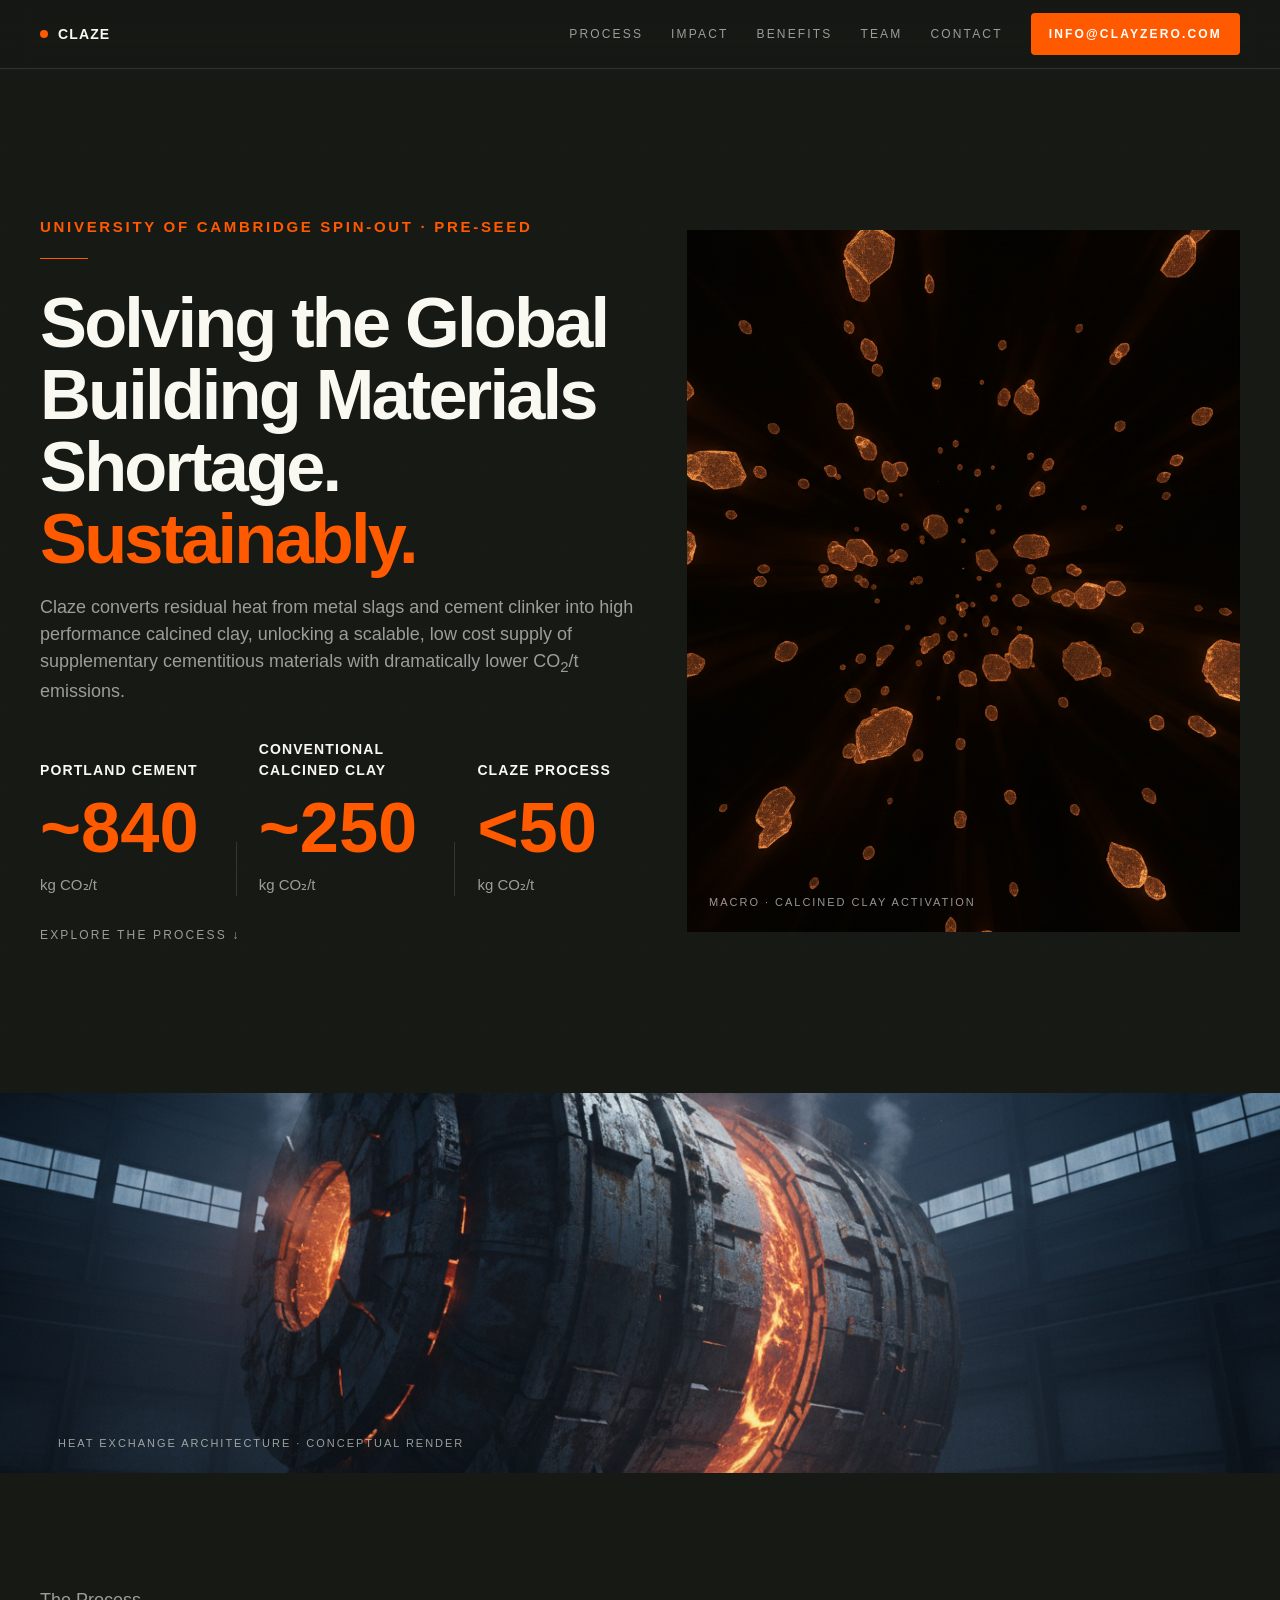
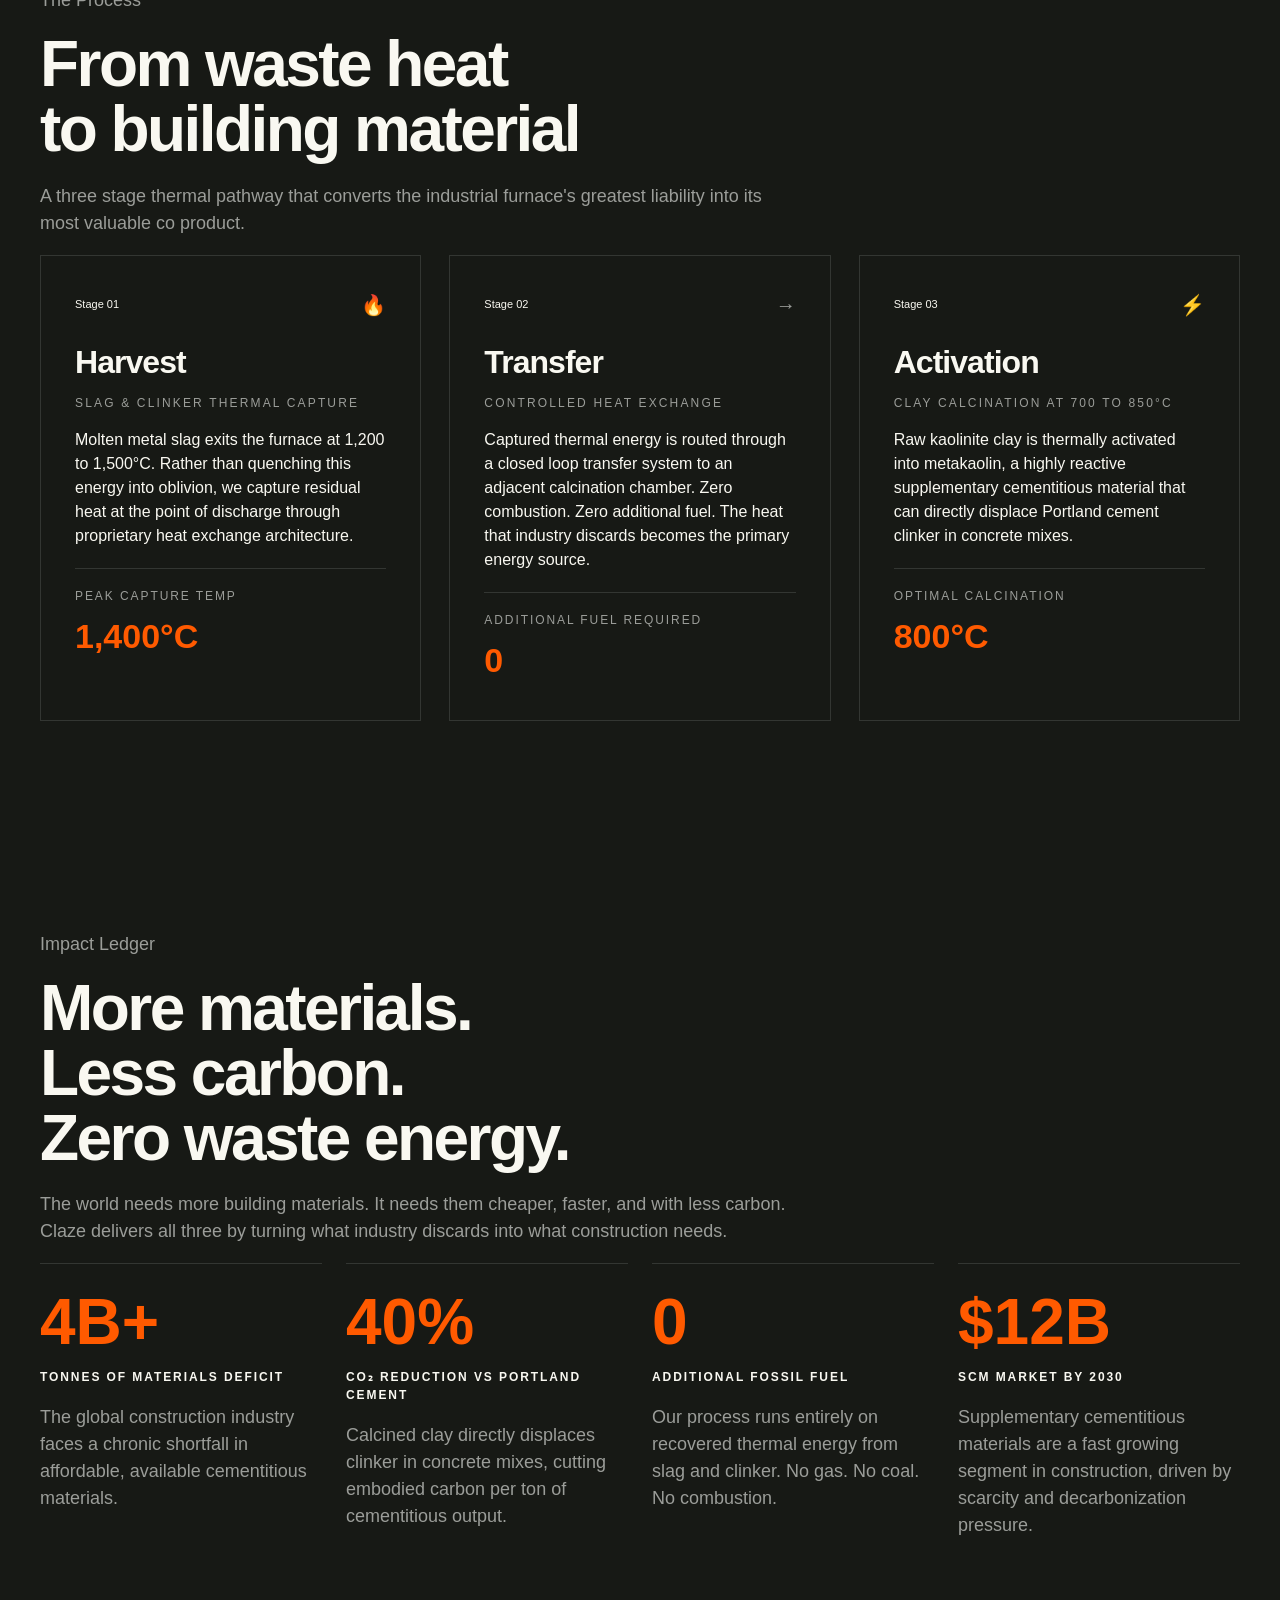
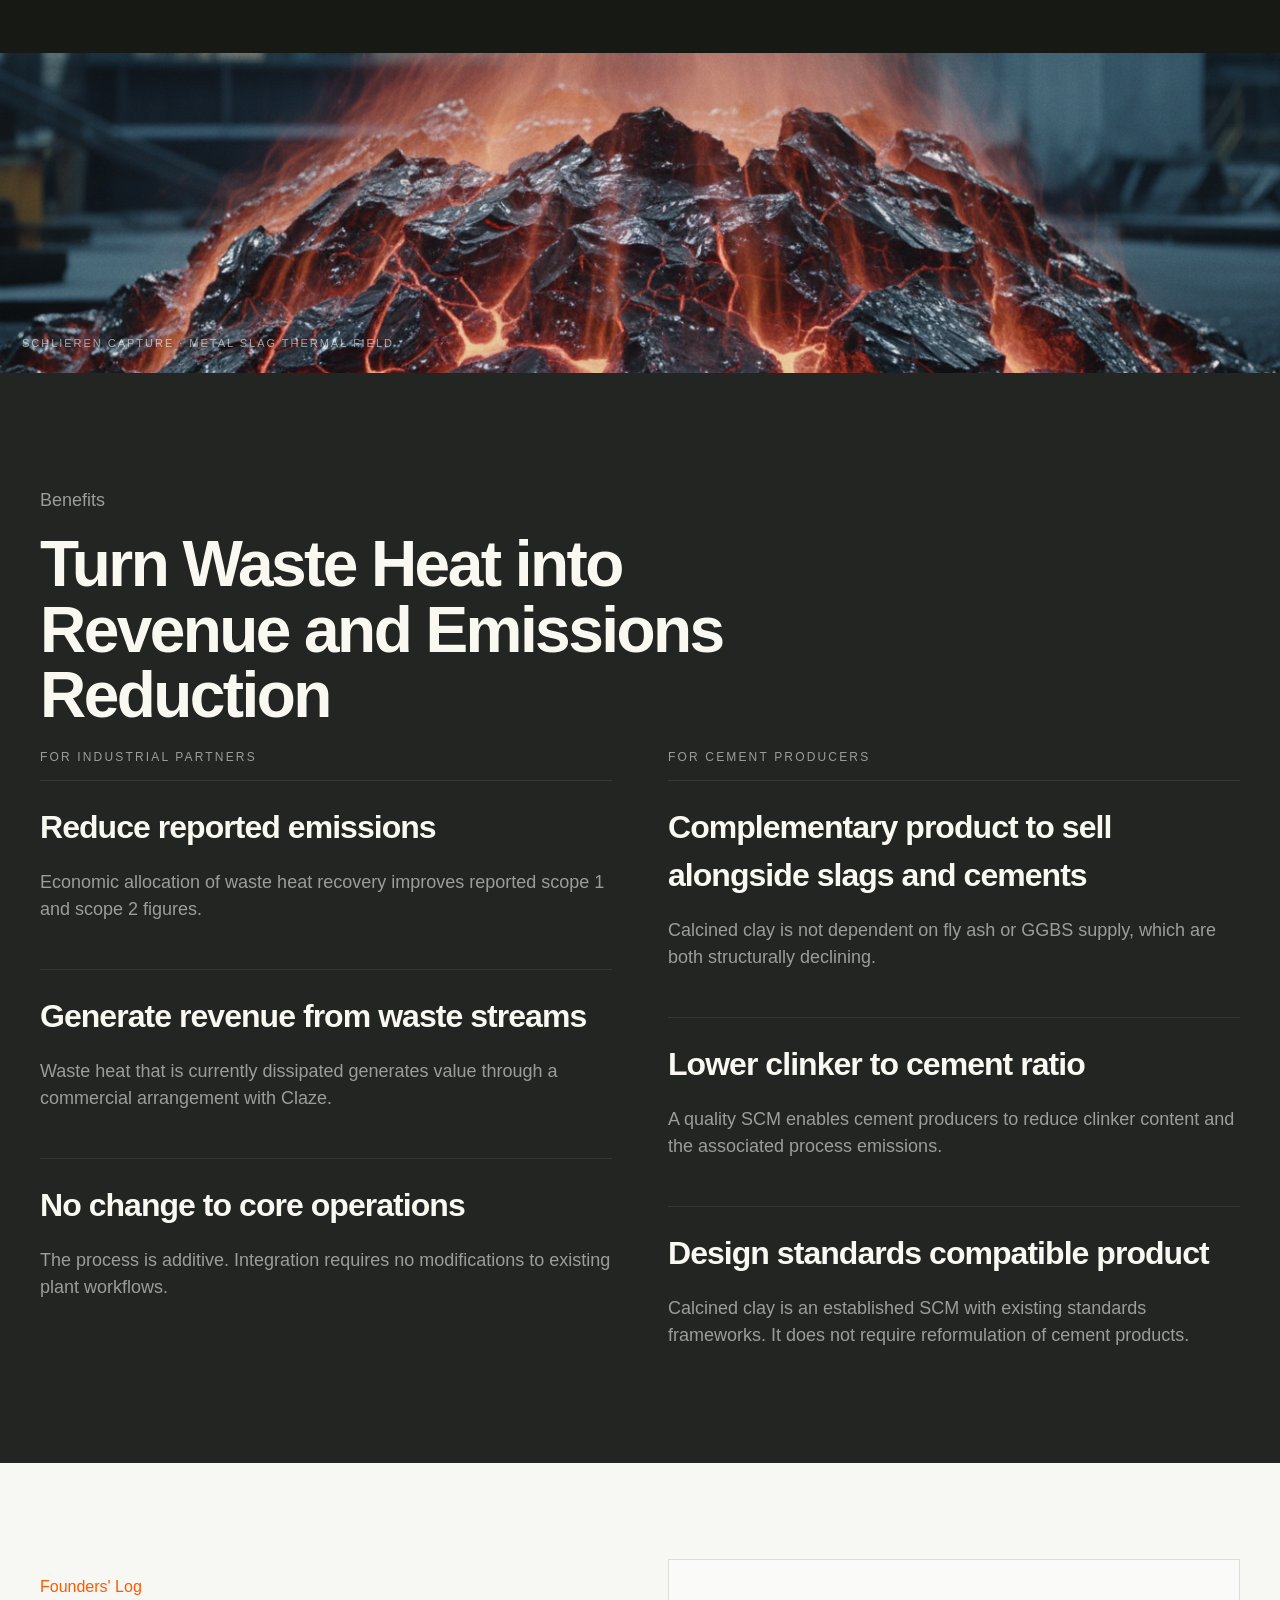
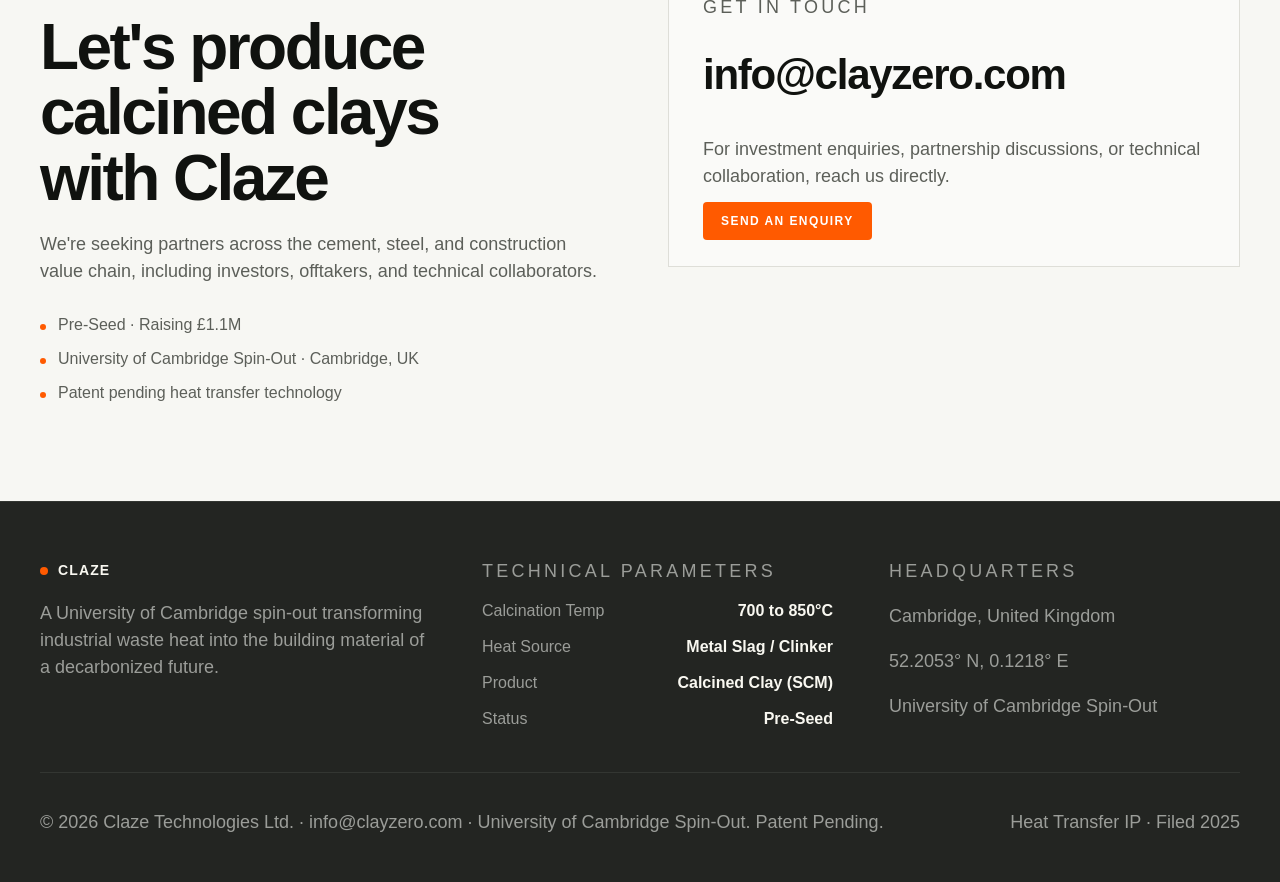
==== index.html @ ab3467f8 "VS" ====
<!doctype html> 
<html lang="en">
<head>
  <meta charset="UTF-8">
  <meta name="viewport" content="width=device-width, initial-scale=1.0">
  <title>Claze</title>
  <meta name="description" content="Turning industrial waste heat into low carbon building materials. A University of Cambridge spin-out.">
  <meta property="og:title" content="Claze">
  <meta property="og:description" content="Turning industrial waste heat into low carbon building materials. A University of Cambridge spin-out.">
  <meta name="theme-color" content="#171915">
  <link rel="stylesheet" href="styles.css">
</head>
<body>
  <header class="site-header" id="top">
    <div class="container nav-wrap">
      <a class="brand" href="index.html" aria-label="Claze home">
        <span class="brand-dot"></span>
        <span>Claze</span>
      </a>
      <button class="nav-toggle" aria-label="Open menu" aria-expanded="false">☰</button>
      <nav class="site-nav">
        <a href="#process">Process</a>
        <a href="#impact">Impact</a>
        <a href="#benefits">Benefits</a>
        <a href="team.html">Team</a>
        <a href="#contact">Contact</a>
        <a class="nav-cta" href="mailto:info@clayzero.com">info@clayzero.com</a>
      </nav>
    </div>
  </header>

  <main>
    <section class="hero section">
      <div class="grid-bg" aria-hidden="true"></div>
      <div class="container hero-grid">
        <div class="hero-copy">
          <div class="eyebrow-wrap">
            <p class="eyebrow">University of Cambridge Spin-Out · Pre-Seed</p>
            <div class="eyebrow-line"></div>
          </div>
          <h1>
              Solving the Global<br>
              Building Materials<br>
             <span style="color: inherit;">Shortage</span>.
              <span class="accent">Sustainably.</span>
          </h1>
          <p class="lede">Claze converts residual heat from metal slags and cement clinker into high performance calcined clay, unlocking a scalable, low cost supply of supplementary cementitious materials with dramatically lower CO<sub>2</sub>/t emissions.</p>
<div class="metric-row metric-row-three">
  <div class="metric-card">
    <p class="metric-label">Portland Cement</p>
    <div class="metric-value"><span> ~840</span><small>kg CO₂/t</small></div>
  </div>

  <div class="metric-divider"></div>

  <div class="metric-card">
    <p class="metric-label">Conventional Calcined Clay</p>
    <div class="metric-value"><span>~250</span><small>kg CO₂/t</small></div>
  </div>

  <div class="metric-divider"></div>

  <div class="metric-card">
    <p class="metric-label">Claze Process</p>
    <div class="metric-value"><span>&lt;50</span><small>kg CO₂/t</small></div>
  </div>
</div>

          <a class="ghost-link" href="#process">Explore the process <span aria-hidden="true">↓</span></a>
        </div>
        <div class="hero-media">
          <img src="assets/hero.png" alt="Calcined clay particles glowing under extreme heat, crystalline geometric fragments in a pressurized void">
          <div class="caption">Macro · Calcined Clay Activation</div>
        </div>
      </div>
    </section>

    <section class="image-band" id="process">
      <img src="assets/heat-exchanger.png" alt="Industrial heat exchanger with glowing orange core in a cold warehouse">
      <div class="container image-band-caption right">Heat Exchange Architecture · Conceptual Render</div>
    </section>

    <section class="section">
      <div class="container">
        <div class="section-head narrow">
          <p class="eyebrow">The Process</p>
          <h2>From waste heat<br>to building material</h2>
          <p>A three stage thermal pathway that converts the industrial furnace's greatest liability into its most valuable co product.</p>
        </div>
        <div class="cards three">
          <article class="card stage-card">
            <div class="stage-top"><span class="eyebrow small">Stage 01</span><span class="icon">🔥</span></div>
            <h3>Harvest</h3>
            <p class="subhead">Slag & Clinker Thermal Capture</p>
            <p>Molten metal slag exits the furnace at 1,200 to 1,500°C. Rather than quenching this energy into oblivion, we capture residual heat at the point of discharge through proprietary heat exchange architecture.</p>
            <div class="metric-box"><span>Peak Capture Temp</span><strong>1,400°C</strong></div>
          </article>
          <article class="card stage-card">
            <div class="stage-top"><span class="eyebrow small">Stage 02</span><span class="icon">→</span></div>
            <h3>Transfer</h3>
            <p class="subhead">Controlled Heat Exchange</p>
            <p>Captured thermal energy is routed through a closed loop transfer system to an adjacent calcination chamber. Zero combustion. Zero additional fuel. The heat that industry discards becomes the primary energy source.</p>
            <div class="metric-box"><span>Additional Fuel Required</span><strong>0</strong></div>
          </article>
          <article class="card stage-card">
            <div class="stage-top"><span class="eyebrow small">Stage 03</span><span class="icon">⚡</span></div>
            <h3>Activation</h3>
            <p class="subhead">Clay Calcination at 700 to 850°C</p>
            <p>Raw kaolinite clay is thermally activated into metakaolin, a highly reactive supplementary cementitious material that can directly displace Portland cement clinker in concrete mixes.</p>
            <div class="metric-box"><span>Optimal Calcination</span><strong>800°C</strong></div>
          </article>
        </div>
      </div>
    </section>

    <section class="section" id="impact">
      <div class="container">
        <div class="section-head narrow">
          <p class="eyebrow">Impact Ledger</p>
          <h2>More materials.<br>Less carbon.<br>Zero waste energy.</h2>
          <p>The world needs more building materials. It needs them cheaper, faster, and with less carbon. Claze delivers all three by turning what industry discards into what construction needs.</p>
        </div>
        <div class="stats-grid">
          <article class="stat"><strong>4B+</strong><span>Tonnes of Materials Deficit</span><p>The global construction industry faces a chronic shortfall in affordable, available cementitious materials.</p></article>
          <article class="stat"><strong>40%</strong><span>CO₂ Reduction vs Portland Cement</span><p>Calcined clay directly displaces clinker in concrete mixes, cutting embodied carbon per ton of cementitious output.</p></article>
          <article class="stat"><strong>0</strong><span>Additional Fossil Fuel</span><p>Our process runs entirely on recovered thermal energy from slag and clinker. No gas. No coal. No combustion.</p></article>
          <article class="stat"><strong>$12B</strong><span>SCM Market by 2030</span><p>Supplementary cementitious materials are a fast growing segment in construction, driven by scarcity and decarbonization pressure.</p></article>
        </div>
      </div>
    </section>

    <section class="image-band slim">
      <img src="assets/slag.png" alt="Heat waves shimmering over raw metal slag with obsidian glass textures">
      <div class="container image-band-caption">Schlieren Capture · Metal Slag Thermal Field</div>
    </section>

    <section class="section alt" id="benefits">
      <div class="container">
        <div class="section-head narrow">
          <p class="eyebrow">Benefits</p>
          <h2>Turn Waste Heat into Revenue and Emissions Reduction</h2>
        </div>
        <div class="two-col-list">
          <div>
            <p class="minihead">For Industrial Partners</p>
            <div class="list-stack">
              <div class="list-item"><h3>Reduce reported emissions</h3><p>Economic allocation of waste heat recovery improves reported scope 1 and scope 2 figures.</p></div>
              <div class="list-item"><h3>Generate revenue from waste streams</h3><p>Waste heat that is currently dissipated generates value through a commercial arrangement with Claze.</p></div>
              <div class="list-item"><h3>No change to core operations</h3><p>The process is additive. Integration requires no modifications to existing plant workflows.</p></div>
            </div>
          </div>
          <div>
            <p class="minihead">For Cement Producers</p>
            <div class="list-stack">
              <div class="list-item"><h3>Complementary product to sell alongside slags and cements</h3><p>Calcined clay is not dependent on fly ash or GGBS supply, which are both structurally declining.</p></div>
              <div class="list-item"><h3>Lower clinker to cement ratio</h3><p>A quality SCM enables cement producers to reduce clinker content and the associated process emissions.</p></div>
              <div class="list-item"><h3>Design standards compatible product</h3><p>Calcined clay is an established SCM with existing standards frameworks. It does not require reformulation of cement products.</p></div>
            </div>
          </div>
        </div>
      </div>
    </section>

    <section class="section contact-section" id="contact">
      <div class="container contact-grid">
        <div>
          <p class="eyebrow orange">Founders' Log</p>
          <h2>Let's produce<br>calcined clays<br>with Claze</h2>
          <p class="lede muted">We're seeking partners across the cement, steel, and construction value chain, including investors, offtakers, and technical collaborators.</p>
          <div class="contact-meta">
            <p>Pre-Seed · Raising £1.1M</p>
            <p>University of Cambridge Spin-Out · Cambridge, UK</p>
            <p>Patent pending heat transfer technology</p>
          </div>
        </div>
        <div class="contact-card">
          <p class="minihead dark">Get in Touch</p>
          <a class="email-link" href="mailto:info@clayzero.com">info@clayzero.com</a>
          <p>For investment enquiries, partnership discussions, or technical collaboration, reach us directly.</p>
          <a class="button" href="mailto:info@clayzero.com">Send an Enquiry</a>
        </div>
      </div>
    </section>
  </main>

  <footer class="site-footer">
    <div class="container footer-grid">
      <div>
        <div class="brand"><span class="brand-dot"></span><span>Claze</span></div>
        <p>A University of Cambridge spin-out transforming industrial waste heat into the building material of a decarbonized future.</p>
      </div>
      <div>
        <p class="minihead">Technical Parameters</p>
        <ul class="meta-list">
          <li><span>Calcination Temp</span><strong>700 to 850°C</strong></li>
          <li><span>Heat Source</span><strong>Metal Slag / Clinker</strong></li>
          <li><span>Product</span><strong>Calcined Clay (SCM)</strong></li>
          <li><span>Status</span><strong>Pre-Seed</strong></li>
        </ul>
      </div>
      <div>
        <p class="minihead">Headquarters</p>
        <p>Cambridge, United Kingdom</p>
        <p>52.2053° N, 0.1218° E</p>
        <p>University of Cambridge Spin-Out</p>
      </div>
    </div>
    <div class="container footer-bottom">
      <p>© 2026 Claze Technologies Ltd. · info@clayzero.com · University of Cambridge Spin-Out. Patent Pending.</p>
      <p>Heat Transfer IP · Filed 2025</p>
    </div>
  </footer>

  <script src="script.js"></script>
</body>
</html>
---- styles.css ----
:root {
  --bg: #171915;
  --bg-soft: #232522;
  --bg-muted: #2d2f2c;
  --text: #f9f8f1;
  --text-muted: #9b9d99;
  --line: #333632;
  --accent: #ff5a00;
  --accent-soft: #e4ecd6;
  --panel: #1d201c;
  --max: 1200px;
  --radius: 4px;
  --shadow: 0 10px 35px rgba(0,0,0,.18);
}
* { box-sizing: border-box; }
html { scroll-behavior: smooth; }
body {
  margin: 0;
  font-family: Inter Tight, Inter, Arial, sans-serif;
  background: var(--bg);
  color: var(--text);
  line-height: 1.5;
}
a { color: inherit; text-decoration: none; }
img { max-width: 100%; display: block; }
.container { width: min(calc(100% - 32px), var(--max)); margin: 0 auto; }
.section { padding: 96px 0; position: relative; }
.alt { background: var(--bg-soft); }
.narrow { max-width: 760px; }
.hero .eyebrow {
  color: var(--accent);
  text-transform: uppercase;
  letter-spacing: .18em;
  font-size: 15px;
  font-weight: 700;
  margin: 0 0 20px;
}
.eyebrow.small { font-size: 11px; margin-bottom: 0; }
.eyebrow.orange { color: var(--accent); }
.section-head h1, .section-head h2, .hero h1, .contact-section h2 {
  margin: 0 0 20px;
  line-height: 1.02;
  letter-spacing: -.04em;
  font-weight: 700;
}
.hero h1 { font-size: clamp(42px, 5.5vw, 72px); }
.hero h1 span, .stat strong, .metric-side-value, .brand-dot, .nav-cta, .button { color: var(--accent); }
.section-head h1, .section-head h2, .contact-section h2 { font-size: clamp(36px, 5vw, 64px); }
.section-head p, .lede, .stat p, .list-item p, .contact-card p, .site-footer p, .team-card p { color: var(--text-muted); font-size: 18px; }
.site-header {
  position: sticky; top: 0; z-index: 40;
  backdrop-filter: blur(12px);
  background: rgba(23,25,21,.84);
  border-bottom: 1px solid rgba(51,54,50,.9);
}
.nav-wrap { display: flex; align-items: center; justify-content: space-between; min-height: 68px; gap: 18px; }
.brand { display: inline-flex; align-items: center; gap: 10px; text-transform: uppercase; letter-spacing: .08em; font-size: 14px; font-weight: 700; }
.brand-dot { width: 8px; height: 8px; border-radius: 999px; background: var(--accent); display: inline-block; }
.site-nav { display: flex; align-items: center; gap: 28px; }
.site-nav a { color: var(--text-muted); font-size: 12px; text-transform: uppercase; letter-spacing: .18em; }
.site-nav a:hover { color: var(--text); }
.nav-cta, .button {
  background: var(--accent); color: #fff !important; padding: 12px 18px; border-radius: var(--radius);
  letter-spacing: .12em; text-transform: uppercase; font-size: 12px; font-weight: 700;
}
.nav-toggle { display: none; background: transparent; border: 0; color: var(--text); font-size: 26px; }
.hero { min-height: 100vh; display: flex; align-items: center; overflow: hidden; }
.grid-bg {
  position: absolute; inset: 0; opacity: .05;
  background-image: linear-gradient(var(--line) 1px, transparent 1px), linear-gradient(90deg, var(--line) 1px, transparent 1px);
  background-size: 80px 80px;
}
.hero-grid { position: relative; z-index: 1; display: grid; grid-template-columns: 1.05fr .95fr; gap: 36px; align-items: center; min-height: calc(100vh - 68px); }
.eyebrow-wrap { margin-bottom: 28px; }
.eyebrow-line { width: 48px; height: 1px; background: var(--accent); }
.lede { max-width: 680px; }
.metric-row { display: flex; align-items: flex-end; gap: 22px; margin: 34px 0 26px; }
.metric-row-three .metric-label {
  color: var(--text);
  text-transform: uppercase;
  letter-spacing: .08em;
  font-size: 14px;
  font-weight: 600;
  margin: 0 0 12px;
}
.metric-value { display: flex; align-items: baseline; gap: 12px; }
.metric-value span { font-size: clamp(58px, 7vw, 96px); font-weight: 700; line-height: 1; color: var(--accent); }
.metric-value small { color: var(--text-muted); font-size: 16px; }
.metric-divider { width: 1px; height: 64px; background: var(--line); }
.metric-side-value { font-size: 42px; font-weight: 700; margin: 6px 0 0; }


.metric-row-three {
  display: grid;
  grid-template-columns: 1fr auto 1fr auto 1fr;
  align-items: end;
  gap: 22px;
}

.metric-card {
  min-width: 0;
}

.metric-row-three .metric-value {
  flex-wrap: wrap;
  gap: 10px;
}

.metric-row-three .metric-value span {
  font-size: clamp(44px, 5.5vw, 74px);
}

.metric-row-three .metric-value small {
  font-size: 15px;
}

.metric-row-three .metric-divider {
  height: 54px;
}

.metric-row-three sub {
  font-size: 0.6em;
  vertical-align: baseline;
  position: relative;
  bottom: -0.2em;
}

.ghost-link { color: var(--text-muted); text-transform: uppercase; letter-spacing: .18em; font-size: 12px; }
.ghost-link:hover { color: var(--text); }
.hero-media { min-height: 520px; height: 78vh; position: relative; overflow: hidden; background: #111; }
.hero-media img, .image-band img { width: 100%; height: 100%; object-fit: cover; }
.caption, .image-band-caption { position: absolute; bottom: 22px; left: 22px; color: rgba(249,248,241,.6); text-transform: uppercase; letter-spacing: .18em; font-size: 11px; }
.image-band { position: relative; height: 380px; overflow: hidden; }
.image-band.slim { height: 320px; }
.image-band-caption.right { left: auto; right: 22px; }
.cards.three { display: grid; grid-template-columns: repeat(3,1fr); gap: 28px; }
.card { background: transparent; border: 1px solid var(--line); padding: 34px; min-height: 100%; }
.stage-top { display: flex; justify-content: space-between; align-items: center; margin-bottom: 18px; }
.icon { color: var(--text-muted); font-size: 20px; }
.card h3, .list-item h3, .team-card h3 { margin: 0 0 8px; font-size: 32px; letter-spacing: -.03em; }
.subhead, .minihead, .role { color: var(--text-muted); text-transform: uppercase; letter-spacing: .18em; font-size: 12px; margin: 0 0 14px; }
.minihead.dark { color: #5c5f59; }
.metric-box { border-top: 1px solid var(--line); margin-top: 20px; padding-top: 18px; display: flex; flex-direction: column; gap: 6px; }
.metric-box span { color: var(--text-muted); font-size: 12px; text-transform: uppercase; letter-spacing: .16em; }
.metric-box strong { font-size: 34px; color: var(--accent); }
.stats-grid { display: grid; grid-template-columns: repeat(4,1fr); gap: 24px; }
.stat { border-top: 1px solid var(--line); padding-top: 26px; }
.stat strong { display: block; font-size: clamp(44px, 5vw, 88px); line-height: 1; }
.stat span { display: block; margin: 14px 0 12px; text-transform: uppercase; letter-spacing: .16em; font-size: 12px; font-weight: 700; }
.two-col-list, .contact-grid, .footer-grid { display: grid; grid-template-columns: 1fr 1fr; gap: 56px; }
.list-stack { display: grid; gap: 28px; }
.list-item { border-top: 1px solid var(--line); padding-top: 22px; }
.contact-section { background: #f7f7f3; color: #10120f; }
.contact-section .section-head p, .contact-section .lede, .contact-meta p, .contact-card p { color: #5c5f59; }
.contact-card { border: 1px solid #deded8; padding: 34px; background: rgba(255,255,255,.38); align-self: start; }
.email-link { display: inline-block; margin: 8px 0 12px; font-size: clamp(28px, 4vw, 42px); font-weight: 700; letter-spacing: -.03em; }
.contact-meta { margin-top: 28px; display: grid; gap: 10px; }
.contact-meta p { margin: 0; position: relative; padding-left: 18px; }
.contact-meta p::before { content: ""; width: 6px; height: 6px; border-radius: 999px; background: var(--accent); position: absolute; left: 0; top: 11px; }
.site-footer { background: var(--bg-soft); border-top: 1px solid var(--line); padding: 56px 0 28px; }
.footer-grid { grid-template-columns: 1.1fr 1fr 1fr; margin-bottom: 34px; }
.meta-list { list-style: none; padding: 0; margin: 0; display: grid; gap: 12px; }
.meta-list li { display: flex; justify-content: space-between; gap: 16px; color: var(--text-muted); }
.meta-list strong { color: var(--text); font-weight: 600; }
.footer-bottom { border-top: 1px solid var(--line); padding-top: 18px; display: flex; justify-content: space-between; gap: 20px; color: var(--text-muted); font-size: 13px; }
.footer-bottom.single-line { align-items: center; }
.team-page { min-height: calc(100vh - 140px); }
.team-grid { display: grid; grid-template-columns: repeat(3, 1fr); gap: 26px; }
.team-card { border-top: 1px solid var(--line); padding-top: 22px; }
.team-card a { color: var(--accent); text-transform: uppercase; letter-spacing: .14em; font-size: 12px; }

@media (max-width: 980px) {
  .hero-grid, .cards.three, .stats-grid, .two-col-list, .contact-grid, .footer-grid, .team-grid { grid-template-columns: 1fr; }
  .hero-media { height: 48vh; min-height: 340px; }
  .metric-side { display: none; }

.metric-row-three {
  grid-template-columns: 1fr;
  align-items: start;
  gap: 18px;
}

.metric-row-three .metric-divider {
  display: none;
}
  .site-nav {
    position: absolute; left: 0; right: 0; top: 68px; background: rgba(23,25,21,.98);
    border-bottom: 1px solid var(--line); padding: 18px 16px 22px; display: none; flex-direction: column; align-items: flex-start;
  }
  .site-nav.open { display: flex; }
  .nav-toggle { display: block; }
}

@media (max-width: 640px) {
  .section { padding: 72px 0; }
  .container { width: min(calc(100% - 24px), var(--max)); }
  .card, .contact-card { padding: 24px; }
  .footer-bottom { flex-direction: column; align-items: flex-start; }
}
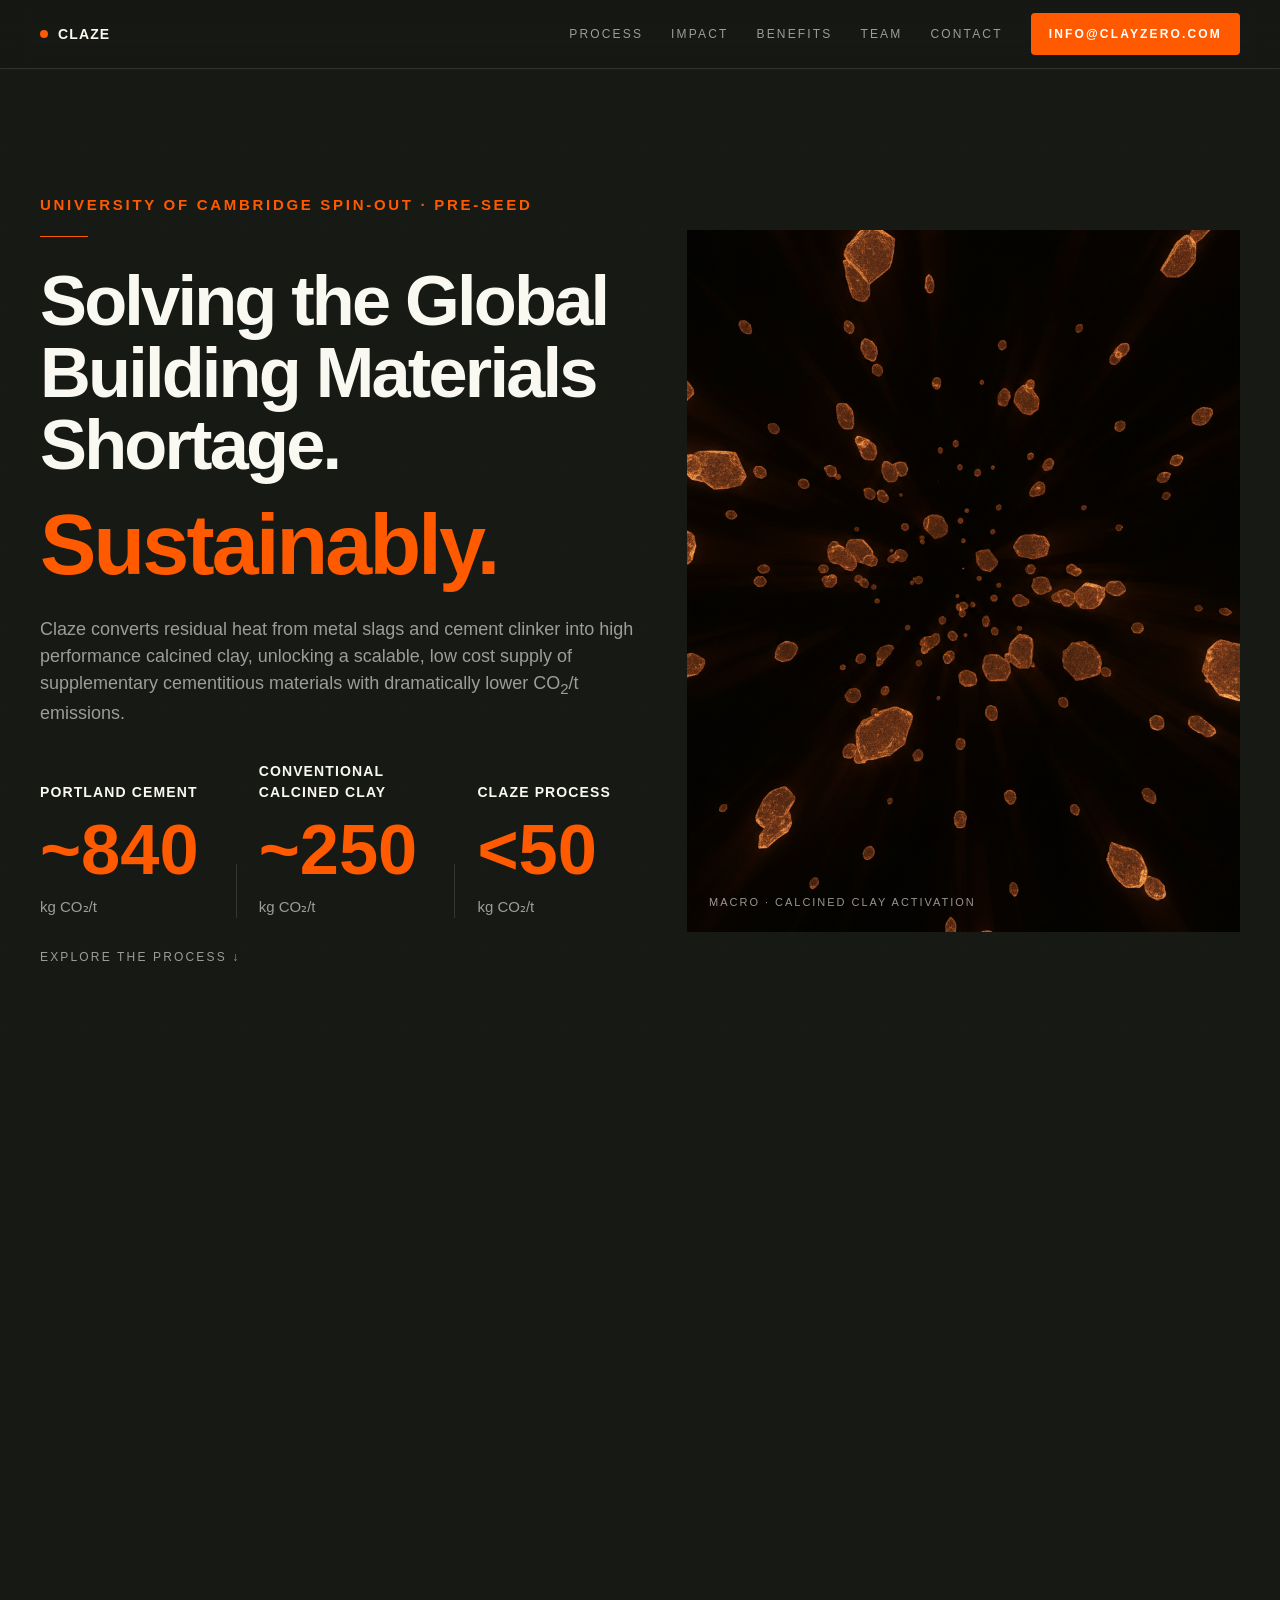
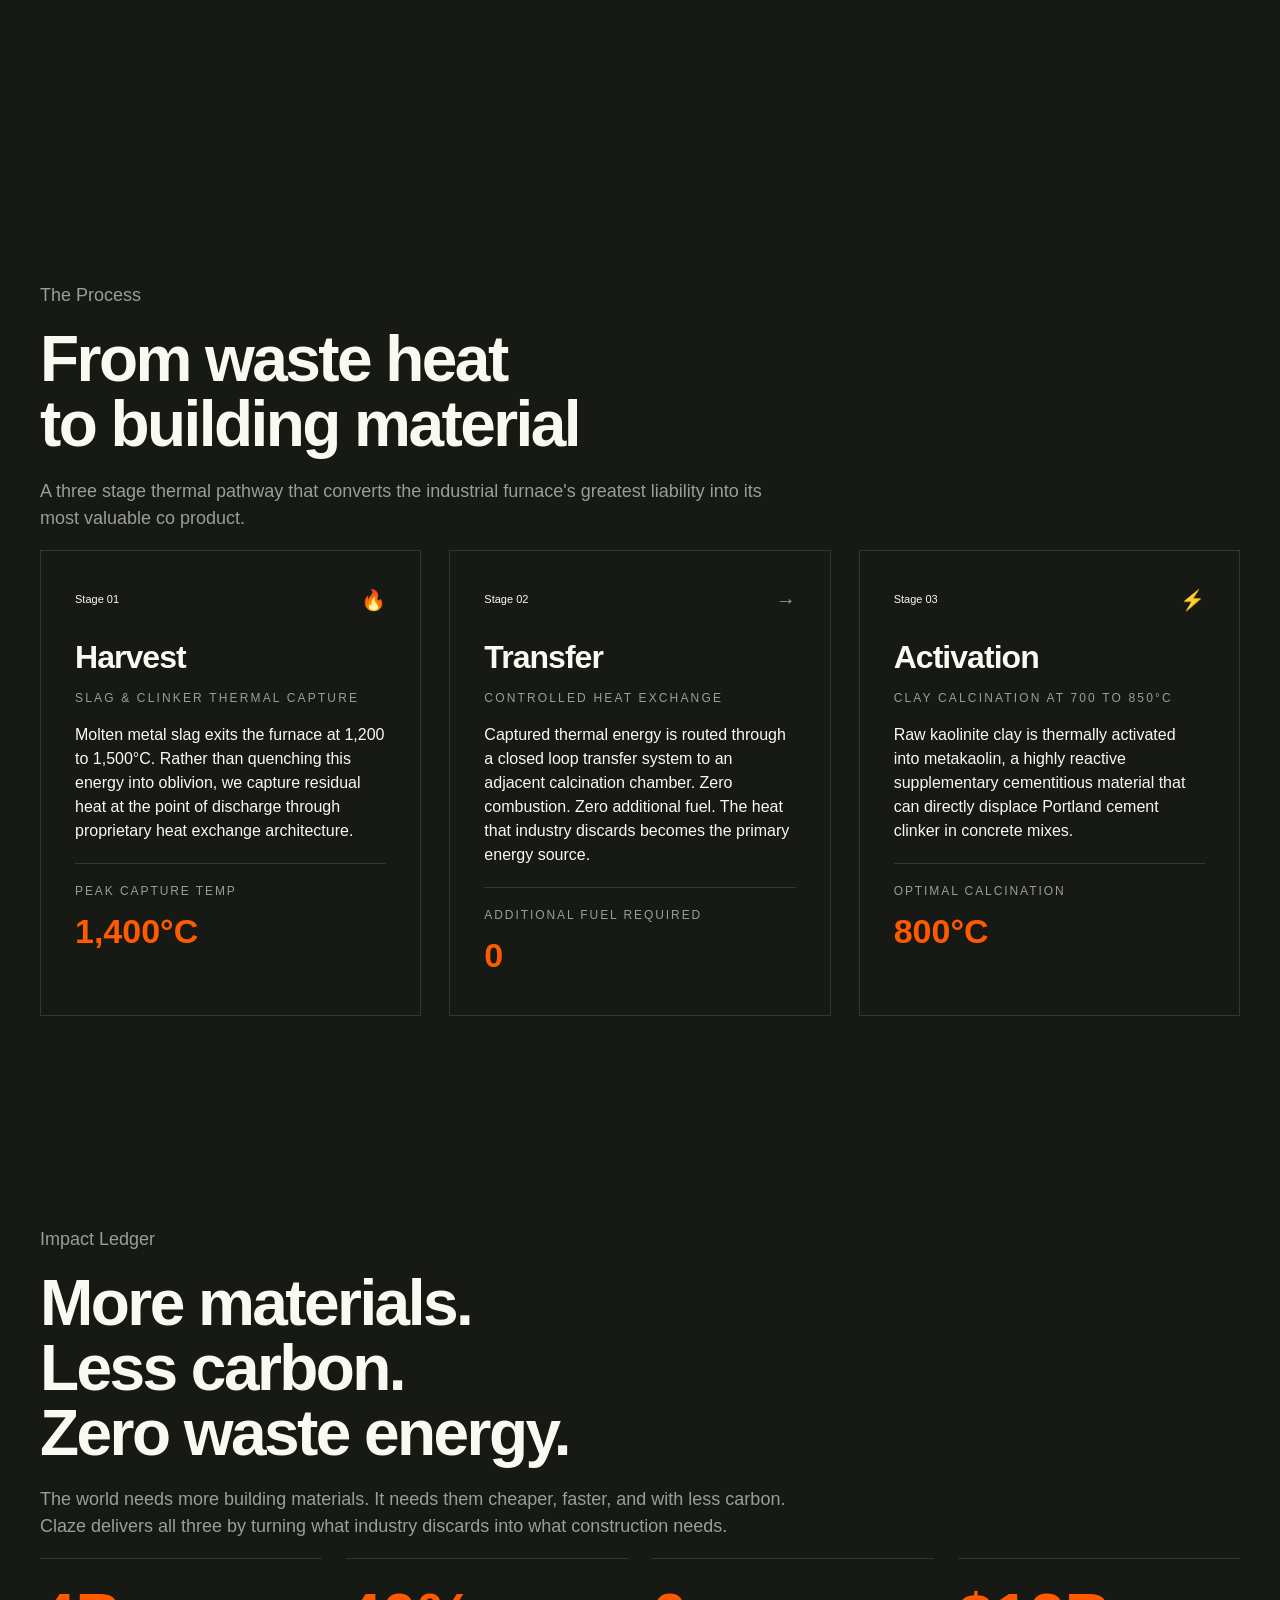
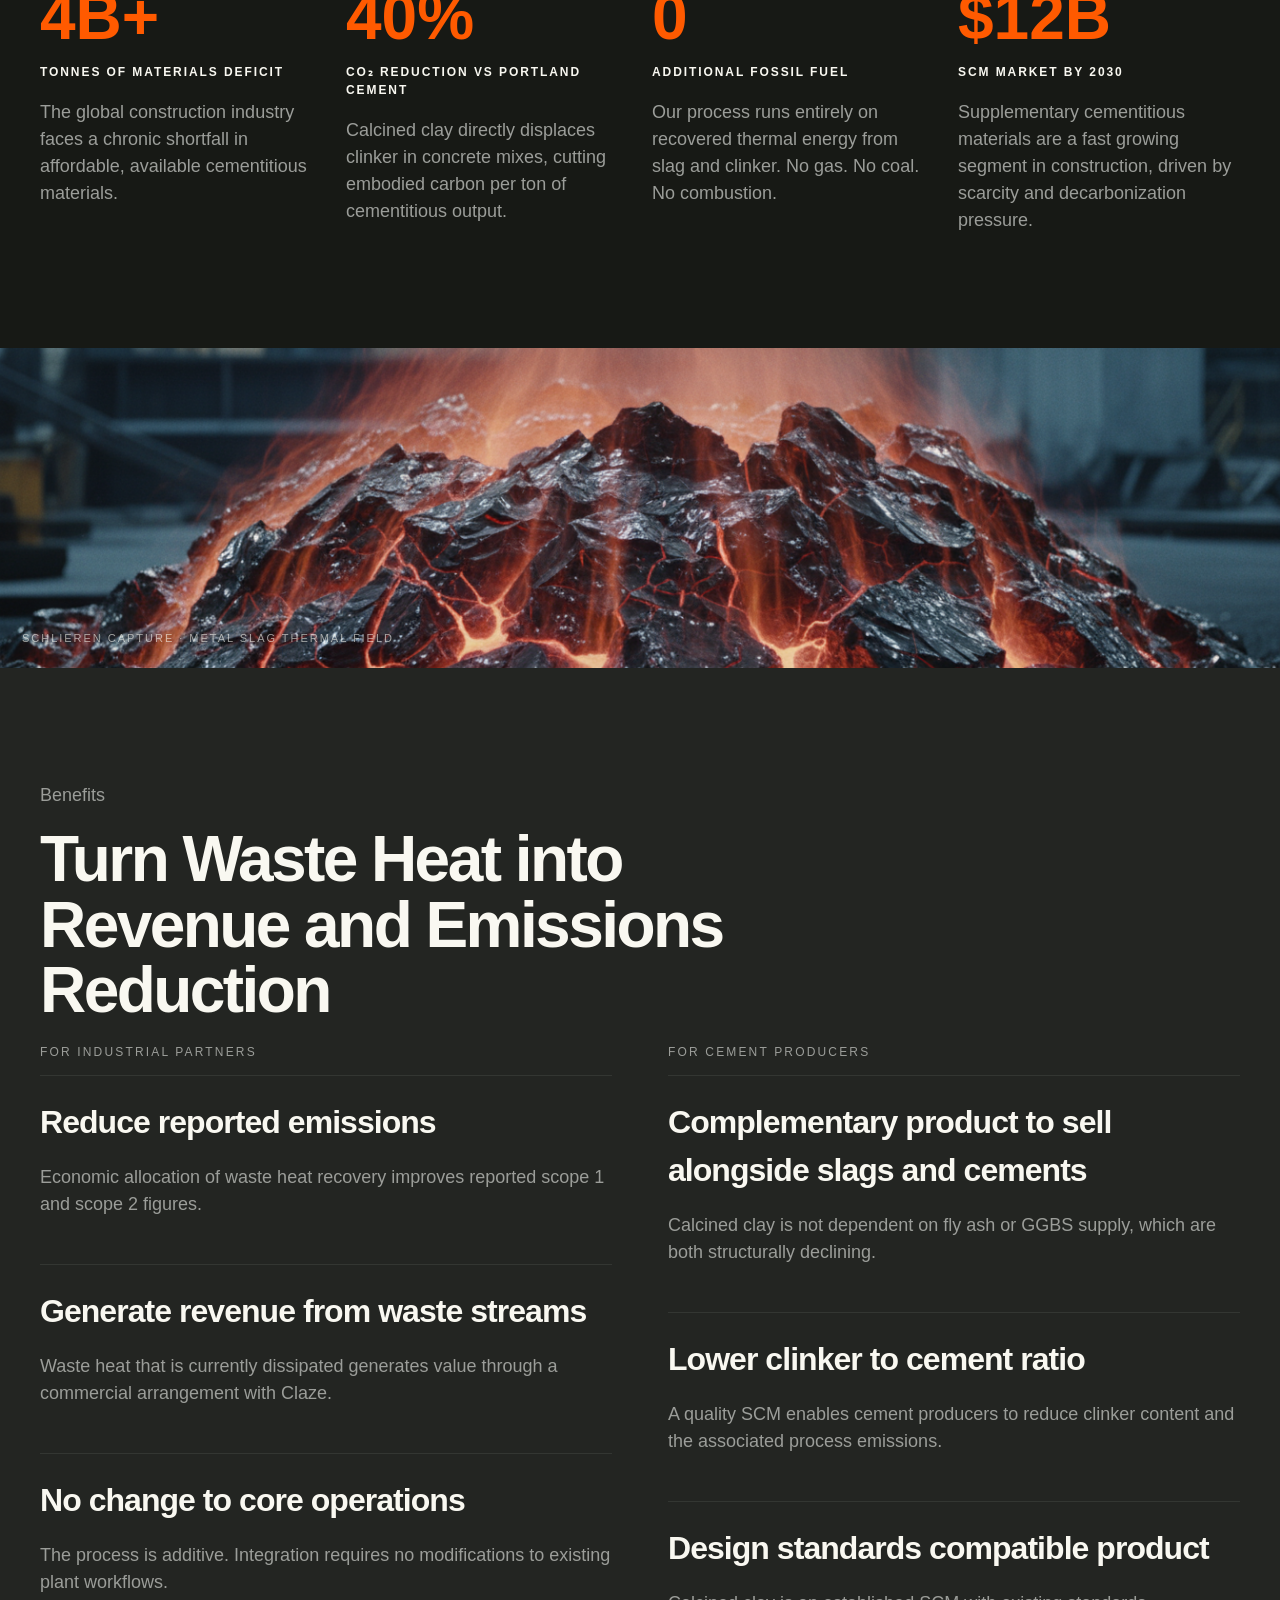
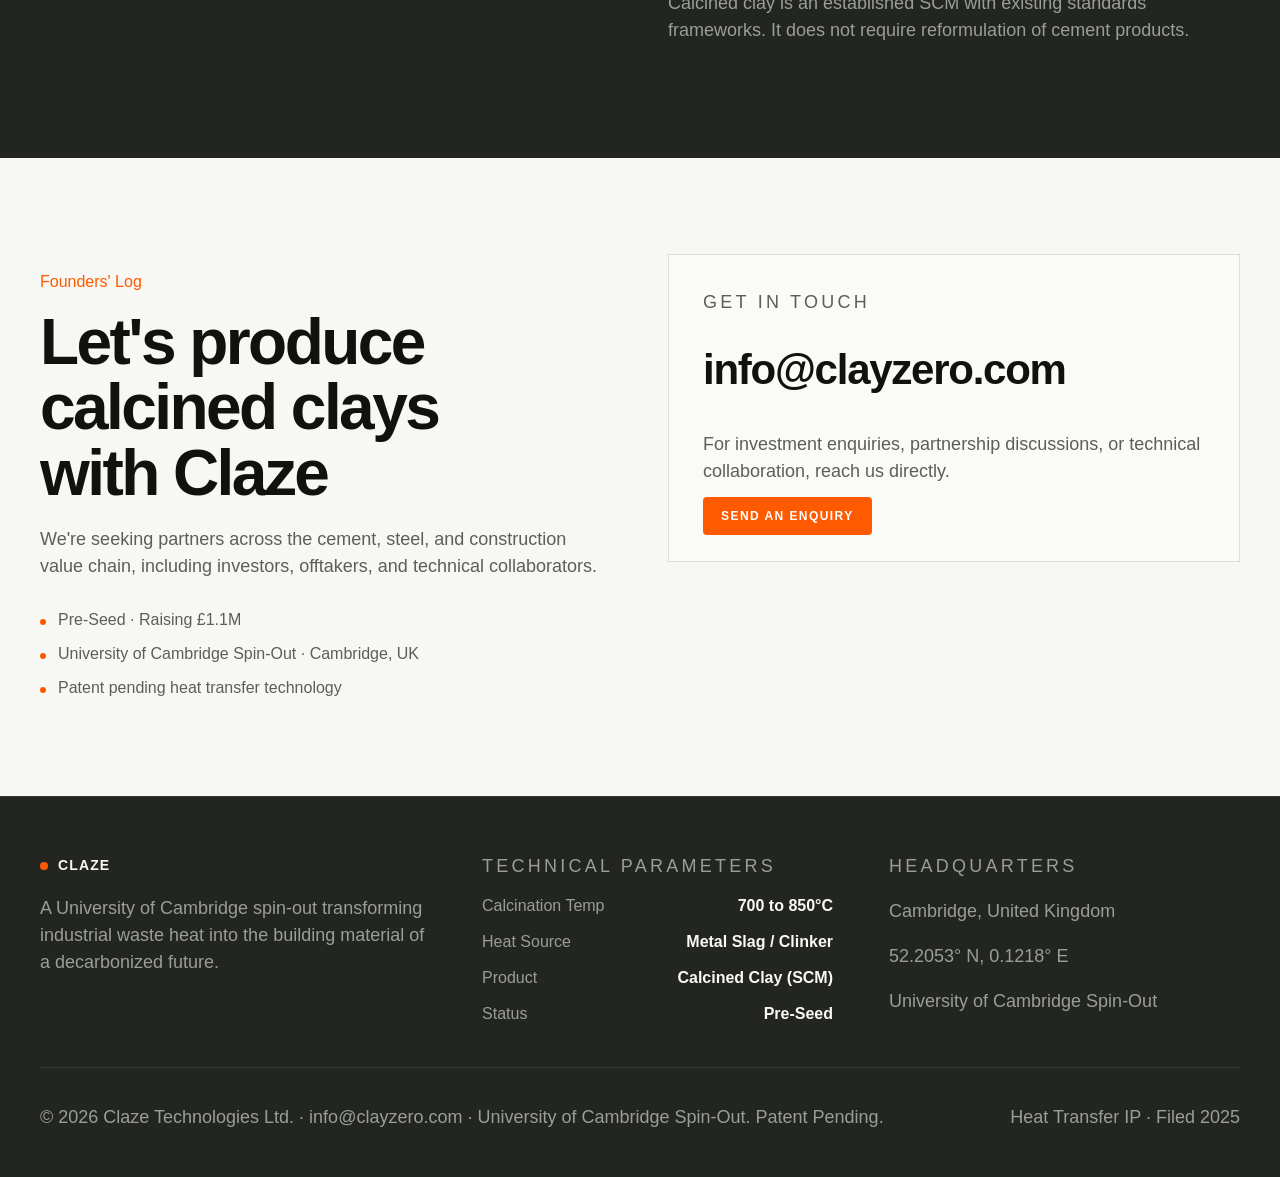
==== commit 9466ea44: "update" ====
--- a/index.html
+++ b/index.html
@@ -39,10 +39,8 @@
             <div class="eyebrow-line"></div>
           </div>
           <h1>
-              Solving the Global<br>
-              Building Materials<br>
-             <span style="color: inherit;">Shortage</span>.
-              <span class="accent">Sustainably.</span>
+            Solving the Global Building Materials Shortage.
+            <span class="accent kicker">Sustainably.</span>
           </h1>
           <p class="lede">Claze converts residual heat from metal slags and cement clinker into high performance calcined clay, unlocking a scalable, low cost supply of supplementary cementitious materials with dramatically lower CO<sub>2</sub>/t emissions.</p>
 <div class="metric-row metric-row-three">
@@ -76,8 +74,10 @@
     </section>
 
     <section class="image-band" id="process">
-      <img src="assets/heat-exchanger.png" alt="Industrial heat exchanger with glowing orange core in a cold warehouse">
-      <div class="container image-band-caption right">Heat Exchange Architecture · Conceptual Render</div>
+      <video autoplay muted loop playsinline preload="auto">
+        <source src="assets/process.mp4" type="video/mp4">
+        Your browser does not support the video tag.
+      </video>
     </section>
 
     <section class="section">
--- a/styles.css
+++ b/styles.css
@@ -199,3 +199,28 @@
 }
 
 
+
+
+.hero-copy h1 .kicker {
+  display: block;
+  margin-top: 14px;
+
+  font-size: 1.2em;     /* 👈 increase from 0.45 */
+  font-weight: 600;     /* 👈 slightly bolder */
+  line-height: 1.2;
+
+  color: var(--accent);
+}
+
+.image-band {
+  height: 75vh;
+    display: flex;
+  overflow: hidden;
+}
+
+.image-band video {
+  width: 40%;
+  height: 100%;
+  margin-left: 6%;   /* 👈 adjust this */
+  display: block;
+}
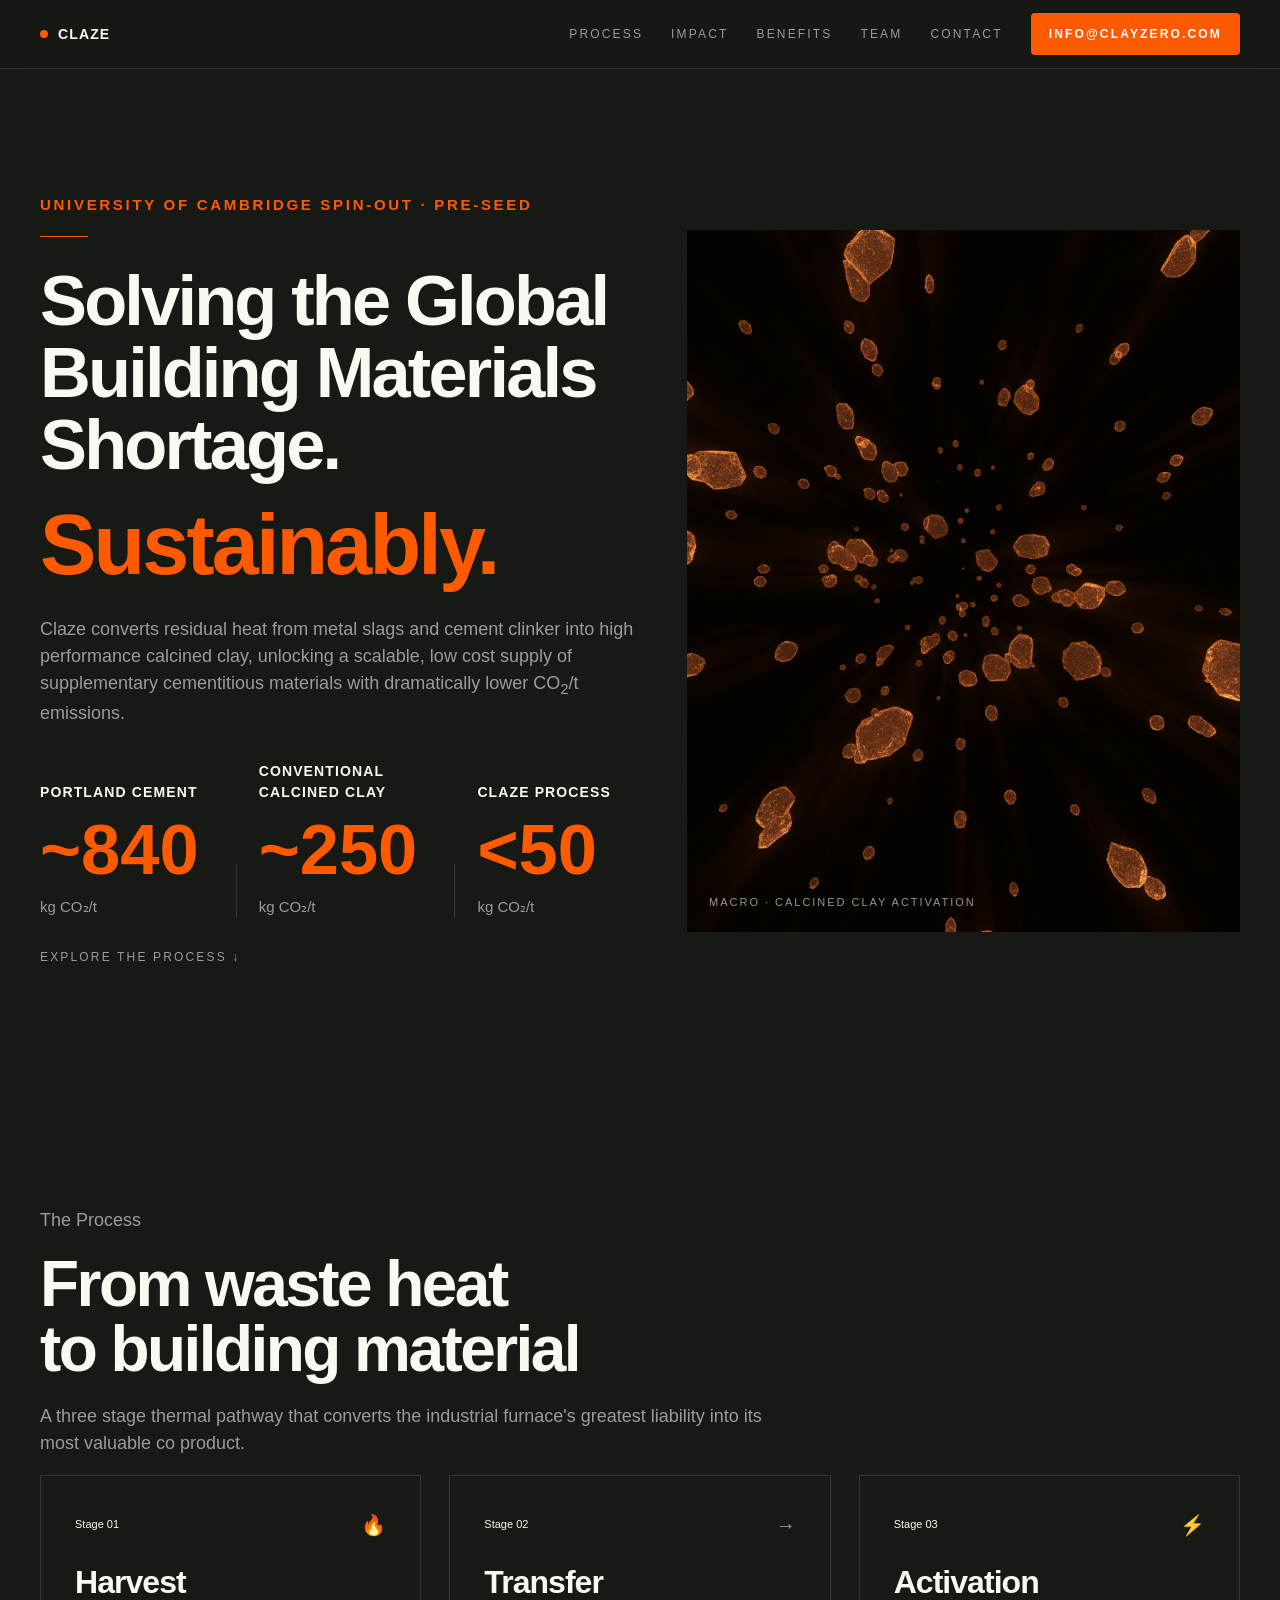
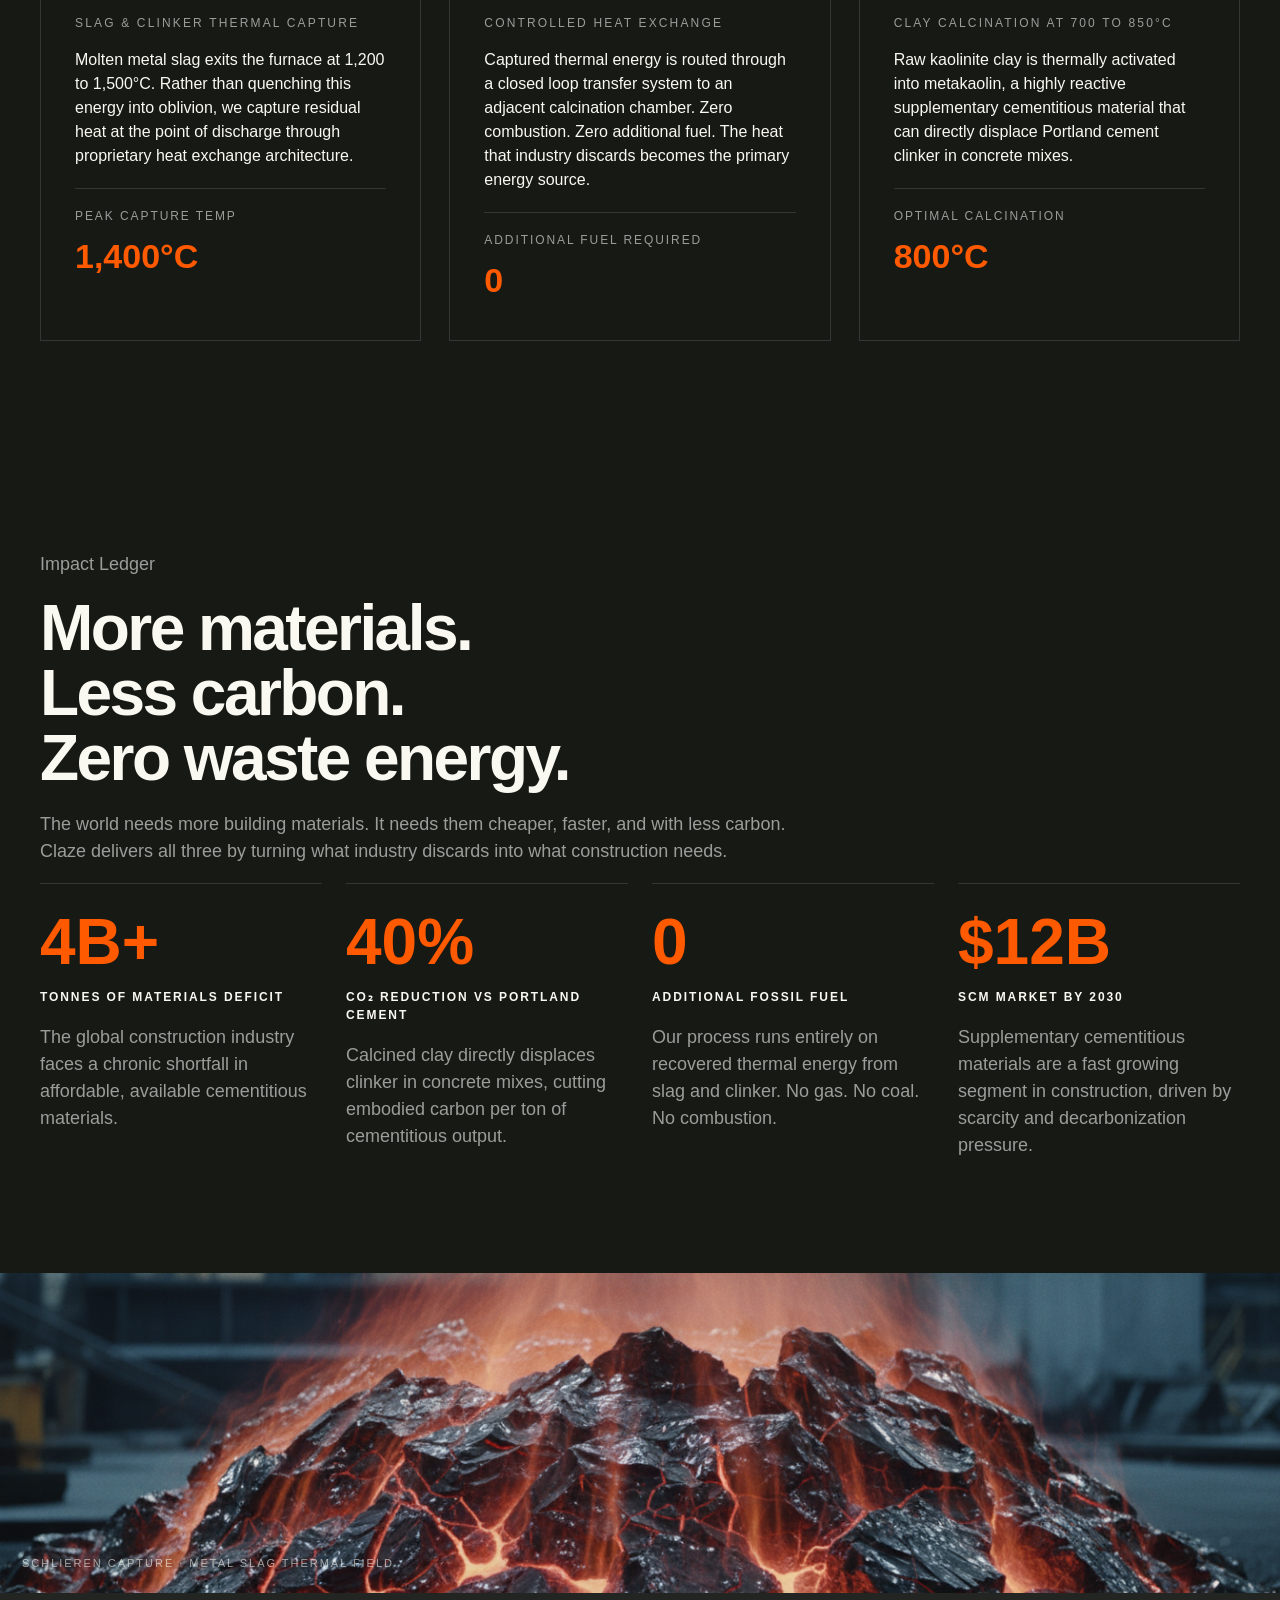
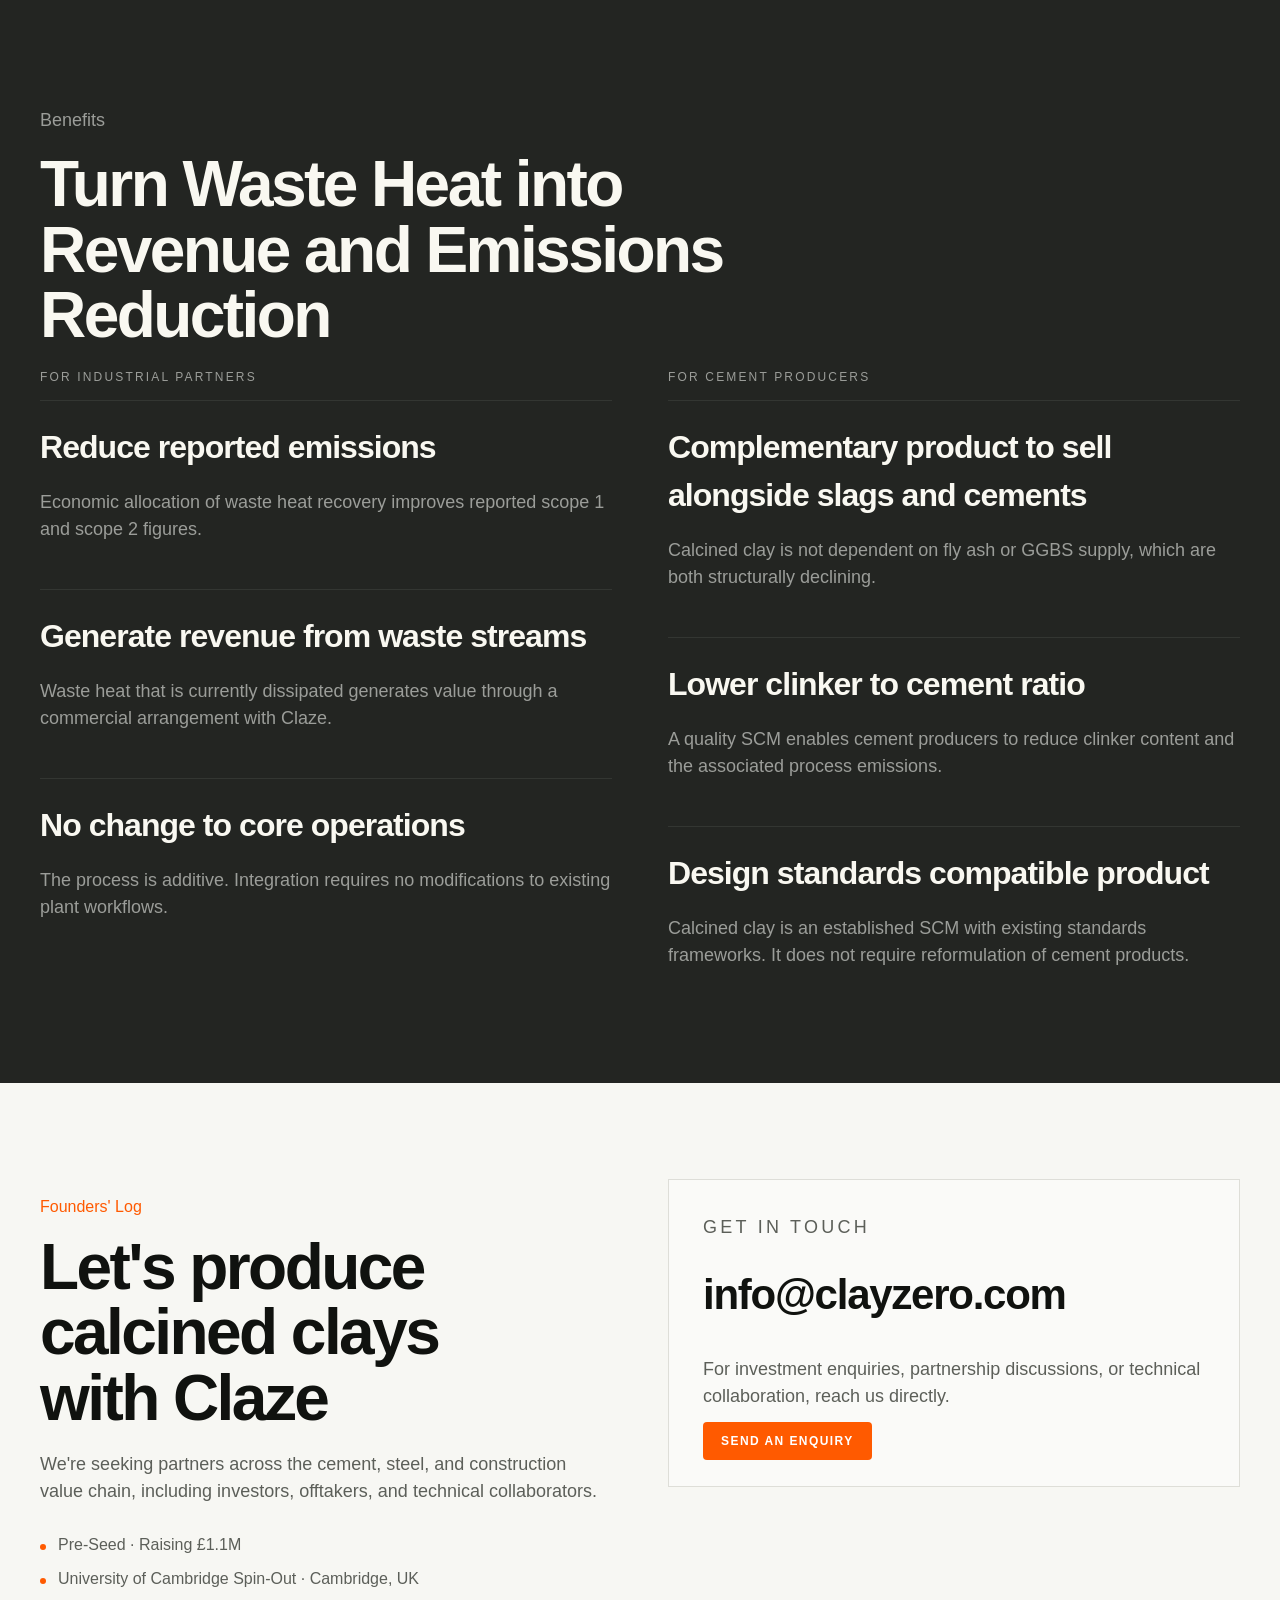
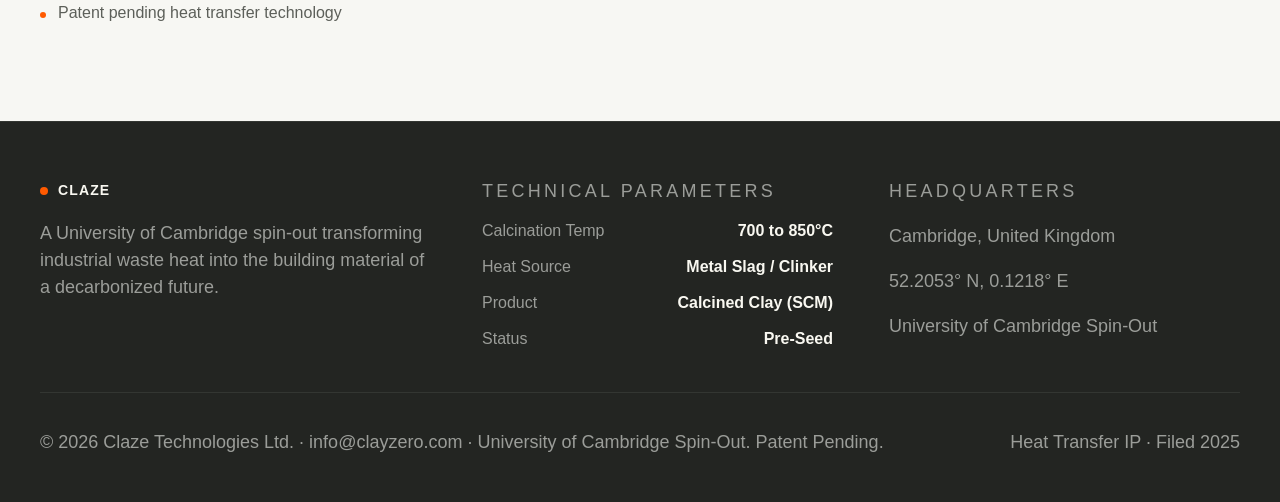
==== commit 8a15608f: "Update index.html" ====
--- a/index.html
+++ b/index.html
@@ -73,12 +73,7 @@
       </div>
     </section>
 
-    <section class="image-band" id="process">
-      <video autoplay muted loop playsinline preload="auto">
-        <source src="assets/process.mp4" type="video/mp4">
-        Your browser does not support the video tag.
-      </video>
-    </section>
+
 
     <section class="section">
       <div class="container">
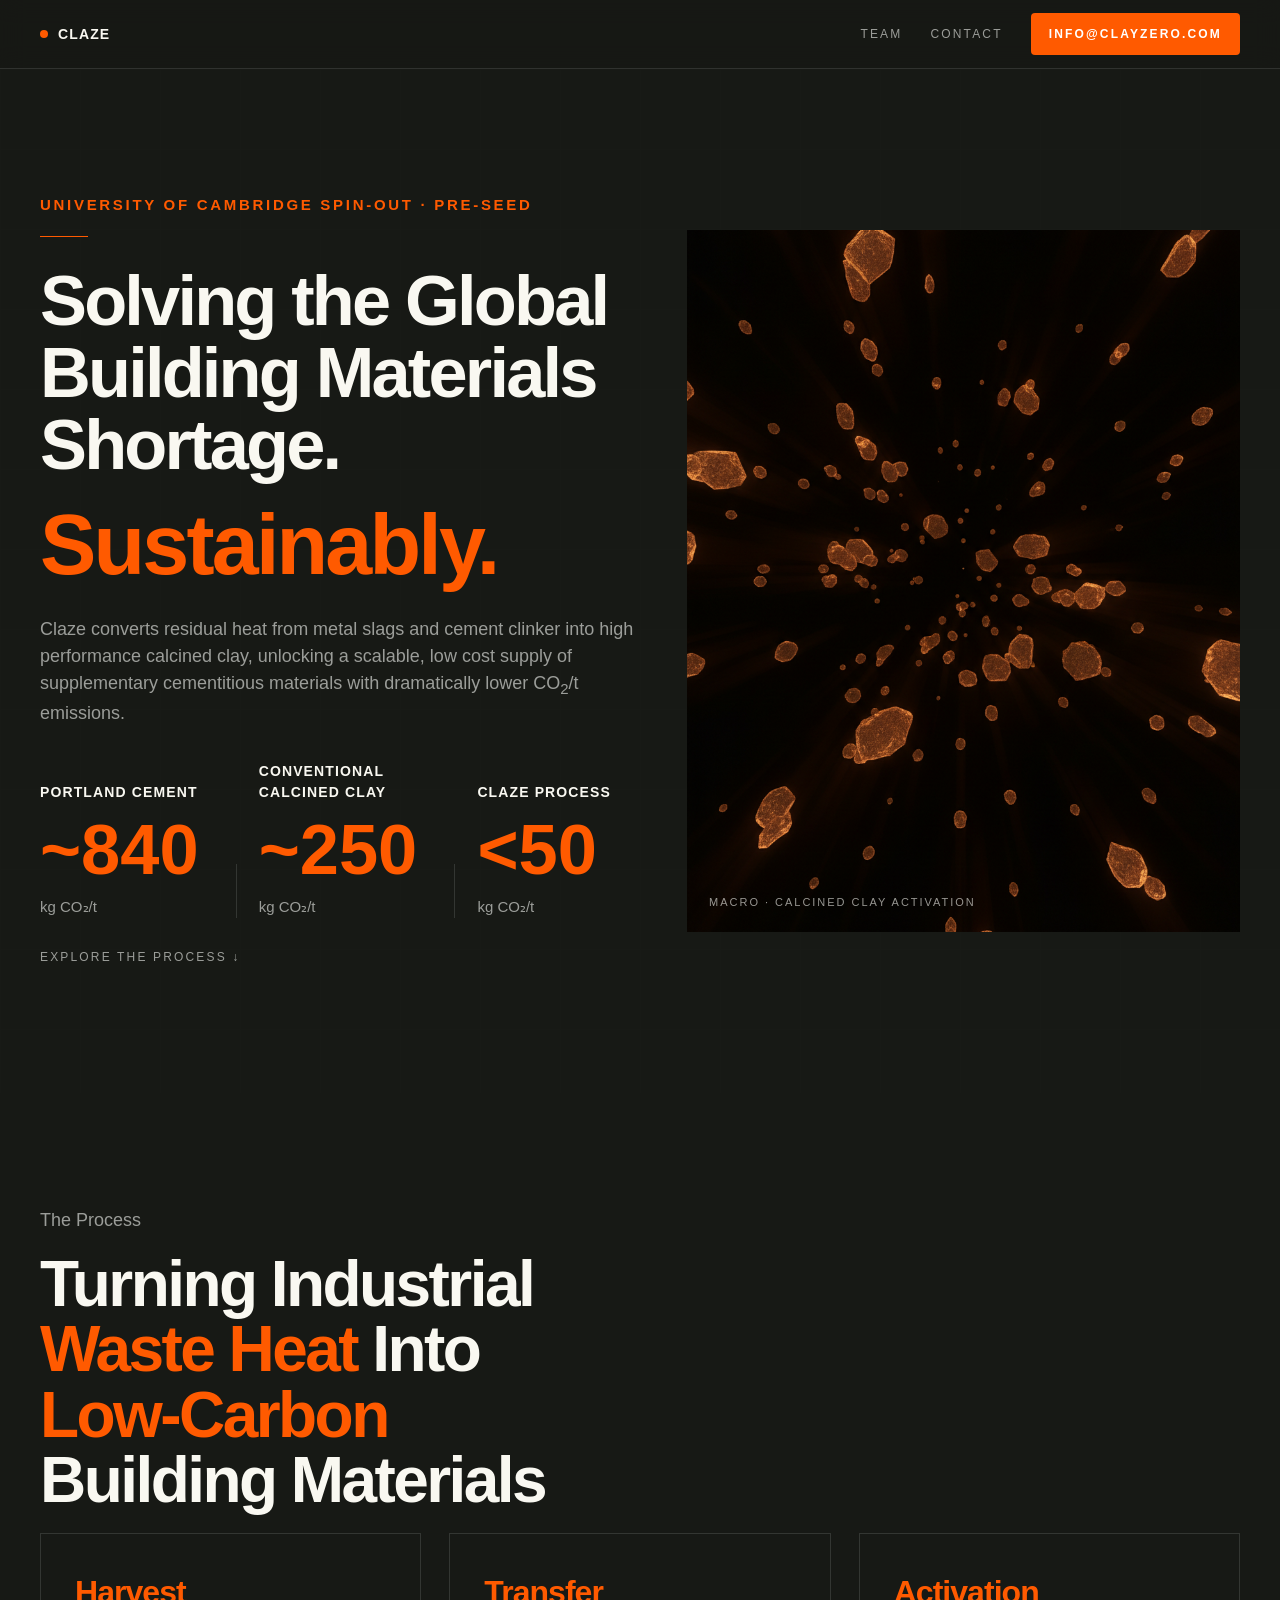
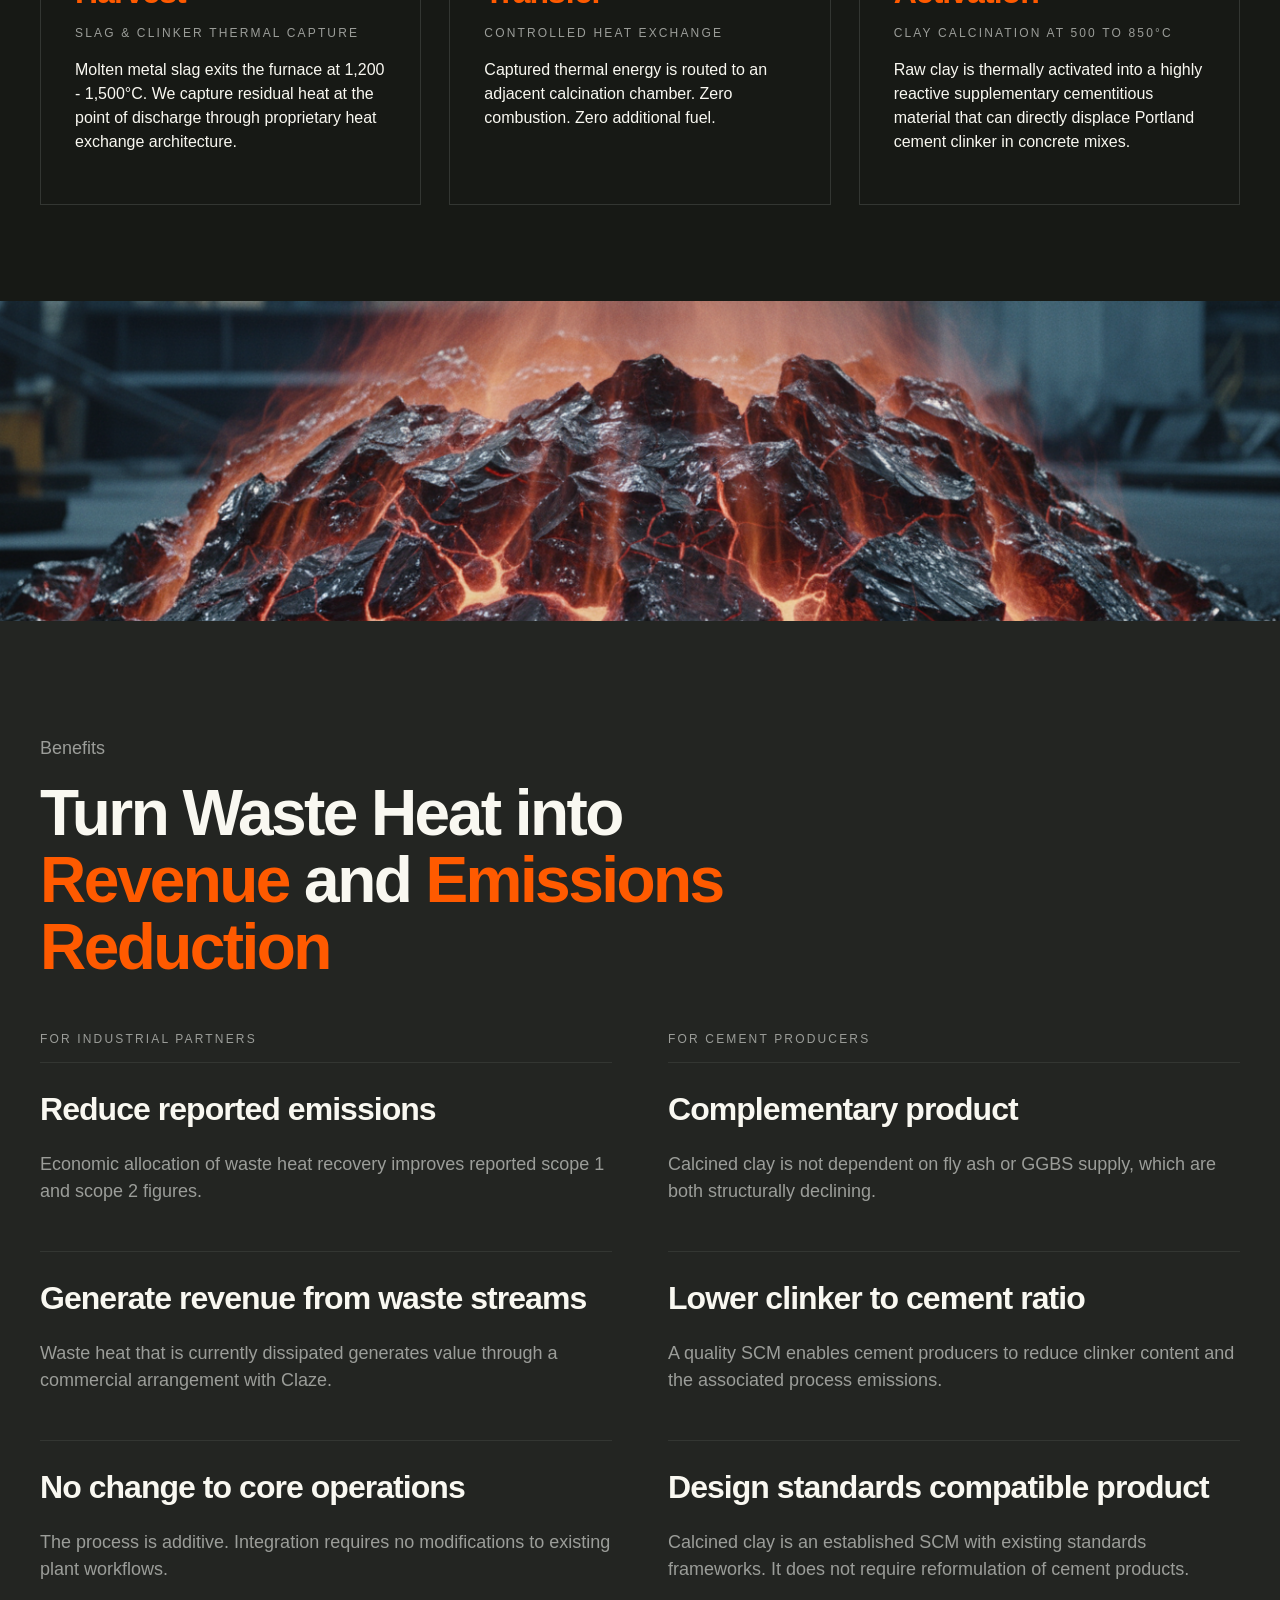
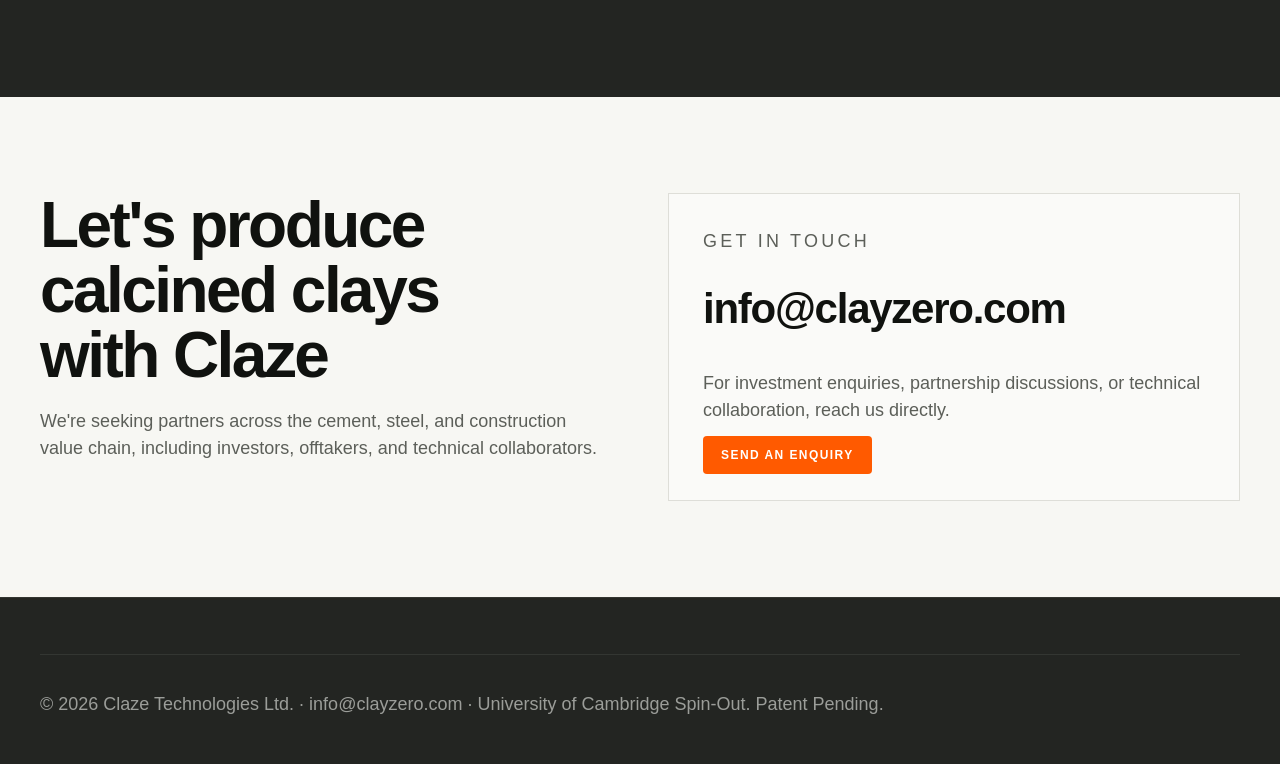
==== commit ccd18133: "new" ====
--- a/index.html
+++ b/index.html
@@ -19,9 +19,6 @@
       </a>
       <button class="nav-toggle" aria-label="Open menu" aria-expanded="false">☰</button>
       <nav class="site-nav">
-        <a href="#process">Process</a>
-        <a href="#impact">Impact</a>
-        <a href="#benefits">Benefits</a>
         <a href="team.html">Team</a>
         <a href="#contact">Contact</a>
         <a class="nav-cta" href="mailto:info@clayzero.com">info@clayzero.com</a>
@@ -79,94 +76,83 @@
       <div class="container">
         <div class="section-head narrow">
           <p class="eyebrow">The Process</p>
-          <h2>From waste heat<br>to building material</h2>
-          <p>A three stage thermal pathway that converts the industrial furnace's greatest liability into its most valuable co product.</p>
+          <h2>
+            Turning Industrial <br> <span class="accent">Waste Heat</span> Into<br>
+            <span class="accent">Low-Carbon</span> <br>Building Materials
+          </h2>
+         
         </div>
         <div class="cards three">
           <article class="card stage-card">
-            <div class="stage-top"><span class="eyebrow small">Stage 01</span><span class="icon">🔥</span></div>
-            <h3>Harvest</h3>
+            
+            <h3><span class="accent">Harvest</span></h3>
             <p class="subhead">Slag & Clinker Thermal Capture</p>
-            <p>Molten metal slag exits the furnace at 1,200 to 1,500°C. Rather than quenching this energy into oblivion, we capture residual heat at the point of discharge through proprietary heat exchange architecture.</p>
-            <div class="metric-box"><span>Peak Capture Temp</span><strong>1,400°C</strong></div>
+            <p>Molten metal slag exits the furnace at 1,200 - 1,500°C. We capture residual heat at the point of discharge through proprietary heat exchange architecture.</p>
+            
           </article>
           <article class="card stage-card">
-            <div class="stage-top"><span class="eyebrow small">Stage 02</span><span class="icon">→</span></div>
-            <h3>Transfer</h3>
+           
+            <h3><span class="accent">Transfer</span></h3>
             <p class="subhead">Controlled Heat Exchange</p>
-            <p>Captured thermal energy is routed through a closed loop transfer system to an adjacent calcination chamber. Zero combustion. Zero additional fuel. The heat that industry discards becomes the primary energy source.</p>
-            <div class="metric-box"><span>Additional Fuel Required</span><strong>0</strong></div>
+            <p>Captured thermal energy is routed to an adjacent calcination chamber. Zero combustion. Zero additional fuel.</p>
+        
           </article>
           <article class="card stage-card">
-            <div class="stage-top"><span class="eyebrow small">Stage 03</span><span class="icon">⚡</span></div>
-            <h3>Activation</h3>
-            <p class="subhead">Clay Calcination at 700 to 850°C</p>
-            <p>Raw kaolinite clay is thermally activated into metakaolin, a highly reactive supplementary cementitious material that can directly displace Portland cement clinker in concrete mixes.</p>
-            <div class="metric-box"><span>Optimal Calcination</span><strong>800°C</strong></div>
+    
+            <h3><span class="accent">Activation</span></h3>
+            <p class="subhead">Clay Calcination at 500 to 850°C</p>
+            <p>Raw  clay is thermally activated into a highly reactive supplementary cementitious material that can directly displace Portland cement clinker in concrete mixes.</p>
+           
           </article>
         </div>
       </div>
     </section>
 
-    <section class="section" id="impact">
-      <div class="container">
-        <div class="section-head narrow">
-          <p class="eyebrow">Impact Ledger</p>
-          <h2>More materials.<br>Less carbon.<br>Zero waste energy.</h2>
-          <p>The world needs more building materials. It needs them cheaper, faster, and with less carbon. Claze delivers all three by turning what industry discards into what construction needs.</p>
-        </div>
-        <div class="stats-grid">
-          <article class="stat"><strong>4B+</strong><span>Tonnes of Materials Deficit</span><p>The global construction industry faces a chronic shortfall in affordable, available cementitious materials.</p></article>
-          <article class="stat"><strong>40%</strong><span>CO₂ Reduction vs Portland Cement</span><p>Calcined clay directly displaces clinker in concrete mixes, cutting embodied carbon per ton of cementitious output.</p></article>
-          <article class="stat"><strong>0</strong><span>Additional Fossil Fuel</span><p>Our process runs entirely on recovered thermal energy from slag and clinker. No gas. No coal. No combustion.</p></article>
-          <article class="stat"><strong>$12B</strong><span>SCM Market by 2030</span><p>Supplementary cementitious materials are a fast growing segment in construction, driven by scarcity and decarbonization pressure.</p></article>
+     <section class="image-band slim">
+      <img src="assets/slag.png" alt="Heat waves shimmering over raw metal slag with obsidian glass textures">
+
+    </section>
+
+ <section class="section alt" id="benefits">
+  <div class="container">
+    <div class="section-head">
+      <p class="eyebrow">Benefits</p>
+      <h2>
+        Turn Waste Heat into<br>
+        <span class="accent">Revenue</span> and
+        <span class="accent">Emissions Reduction</span>
+      </h2>
+    </div>
+
+    <div class="two-col-list">
+      <div>
+        <p class="minihead">For Industrial Partners</p>
+        <div class="list-stack">
+          <div class="list-item"><h3>Reduce reported emissions</h3><p>Economic allocation of waste heat recovery improves reported scope 1 and scope 2 figures.</p></div>
+          <div class="list-item"><h3>Generate revenue from waste streams</h3><p>Waste heat that is currently dissipated generates value through a commercial arrangement with Claze.</p></div>
+          <div class="list-item"><h3>No change to core operations</h3><p>The process is additive. Integration requires no modifications to existing plant workflows.</p></div>
         </div>
       </div>
-    </section>
 
-    <section class="image-band slim">
-      <img src="assets/slag.png" alt="Heat waves shimmering over raw metal slag with obsidian glass textures">
-      <div class="container image-band-caption">Schlieren Capture · Metal Slag Thermal Field</div>
-    </section>
-
-    <section class="section alt" id="benefits">
-      <div class="container">
-        <div class="section-head narrow">
-          <p class="eyebrow">Benefits</p>
-          <h2>Turn Waste Heat into Revenue and Emissions Reduction</h2>
-        </div>
-        <div class="two-col-list">
-          <div>
-            <p class="minihead">For Industrial Partners</p>
-            <div class="list-stack">
-              <div class="list-item"><h3>Reduce reported emissions</h3><p>Economic allocation of waste heat recovery improves reported scope 1 and scope 2 figures.</p></div>
-              <div class="list-item"><h3>Generate revenue from waste streams</h3><p>Waste heat that is currently dissipated generates value through a commercial arrangement with Claze.</p></div>
-              <div class="list-item"><h3>No change to core operations</h3><p>The process is additive. Integration requires no modifications to existing plant workflows.</p></div>
-            </div>
-          </div>
-          <div>
-            <p class="minihead">For Cement Producers</p>
-            <div class="list-stack">
-              <div class="list-item"><h3>Complementary product to sell alongside slags and cements</h3><p>Calcined clay is not dependent on fly ash or GGBS supply, which are both structurally declining.</p></div>
-              <div class="list-item"><h3>Lower clinker to cement ratio</h3><p>A quality SCM enables cement producers to reduce clinker content and the associated process emissions.</p></div>
-              <div class="list-item"><h3>Design standards compatible product</h3><p>Calcined clay is an established SCM with existing standards frameworks. It does not require reformulation of cement products.</p></div>
-            </div>
-          </div>
+      <div>
+        <p class="minihead">For Cement Producers</p>
+        <div class="list-stack">
+          <div class="list-item"><h3>Complementary product</h3><p>Calcined clay is not dependent on fly ash or GGBS supply, which are both structurally declining.</p></div>
+          <div class="list-item"><h3>Lower clinker to cement ratio</h3><p>A quality SCM enables cement producers to reduce clinker content and the associated process emissions.</p></div>
+          <div class="list-item"><h3>Design standards compatible product</h3><p>Calcined clay is an established SCM with existing standards frameworks. It does not require reformulation of cement products.</p></div>
         </div>
       </div>
-    </section>
+    </div>
+  </div>
+</section>
+
 
     <section class="section contact-section" id="contact">
       <div class="container contact-grid">
         <div>
-          <p class="eyebrow orange">Founders' Log</p>
-          <h2>Let's produce<br>calcined clays<br>with Claze</h2>
+           <h2>Let's produce<br>calcined clays<br>with Claze</h2>
           <p class="lede muted">We're seeking partners across the cement, steel, and construction value chain, including investors, offtakers, and technical collaborators.</p>
-          <div class="contact-meta">
-            <p>Pre-Seed · Raising £1.1M</p>
-            <p>University of Cambridge Spin-Out · Cambridge, UK</p>
-            <p>Patent pending heat transfer technology</p>
-          </div>
+
         </div>
         <div class="contact-card">
           <p class="minihead dark">Get in Touch</p>
@@ -179,30 +165,10 @@
   </main>
 
   <footer class="site-footer">
-    <div class="container footer-grid">
-      <div>
-        <div class="brand"><span class="brand-dot"></span><span>Claze</span></div>
-        <p>A University of Cambridge spin-out transforming industrial waste heat into the building material of a decarbonized future.</p>
-      </div>
-      <div>
-        <p class="minihead">Technical Parameters</p>
-        <ul class="meta-list">
-          <li><span>Calcination Temp</span><strong>700 to 850°C</strong></li>
-          <li><span>Heat Source</span><strong>Metal Slag / Clinker</strong></li>
-          <li><span>Product</span><strong>Calcined Clay (SCM)</strong></li>
-          <li><span>Status</span><strong>Pre-Seed</strong></li>
-        </ul>
-      </div>
-      <div>
-        <p class="minihead">Headquarters</p>
-        <p>Cambridge, United Kingdom</p>
-        <p>52.2053° N, 0.1218° E</p>
-        <p>University of Cambridge Spin-Out</p>
-      </div>
-    </div>
+
     <div class="container footer-bottom">
       <p>© 2026 Claze Technologies Ltd. · info@clayzero.com · University of Cambridge Spin-Out. Patent Pending.</p>
-      <p>Heat Transfer IP · Filed 2025</p>
+      
     </div>
   </footer>
 
--- a/styles.css
+++ b/styles.css
@@ -223,4 +223,79 @@
   height: 100%;
   margin-left: 6%;   /* 👈 adjust this */
   display: block;
+}
+
+.accent {
+  color: var(--accent);
+}
+.section-head h2 .accent {
+  color: var(--accent);
+}
+
+.founders-grid {
+  grid-template-columns: repeat(2, minmax(0, 1fr));
+  gap: 2.5rem;
+}
+
+.advisors-grid {
+  grid-template-columns: repeat(3, minmax(0, 1fr));
+  gap: 2rem;
+}
+
+.founders-grid .team-card h3 {
+  font-size: 3rem;
+}
+
+.founders-grid .team-card .role {
+  font-size: 0.95rem;
+}
+
+.founders-grid .team-card p:not(.role) {
+  font-size: 1.35rem;
+  line-height: 1.5;
+}
+
+.advisors-grid .team-card h3 {
+  font-size: 2.2rem;
+}
+
+.advisors-grid .team-card .role {
+  font-size: 0.85rem;
+}
+
+.advisors-grid .team-card p:not(.role) {
+  font-size: 1rem;
+  line-height: 1.5;
+  opacity: 0.9;
+}
+
+@media (max-width: 900px) {
+  .founders-grid,
+  .advisors-grid {
+    grid-template-columns: 1fr;
+  }
+}
+
+.section-title {
+  font-size: 22px;
+  letter-spacing: 0.08em;
+  font-weight: 600;
+  color: var(--text);
+  text-transform: none;
+  margin-bottom: 16px;
+  padding-bottom: 8px;
+  border-bottom: 1px solid var(--line);
+}
+
+#benefits .section-head {
+  margin-bottom: 3rem;
+}
+
+#benefits h2 {
+  max-width: 900px;
+  line-height: 1.05;
+}
+
+.two-col-list {
+  align-items: start;
 }
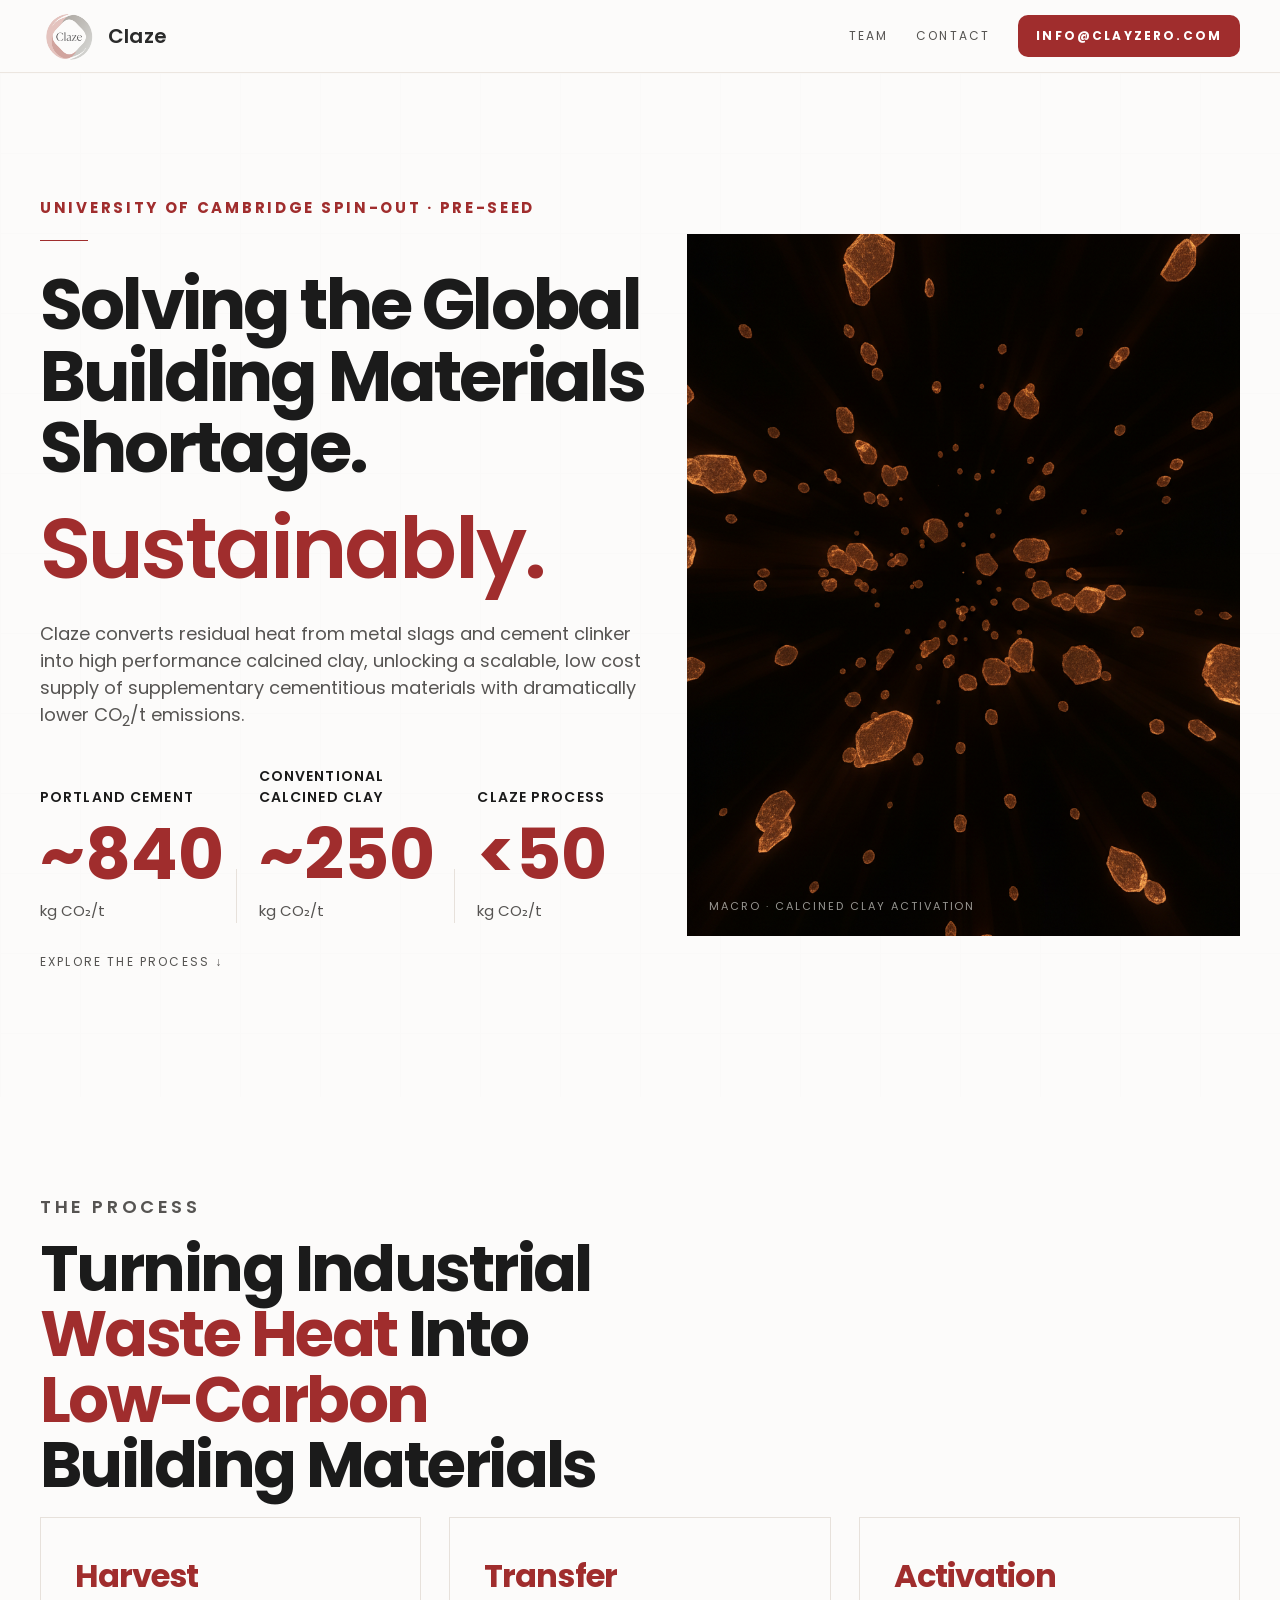
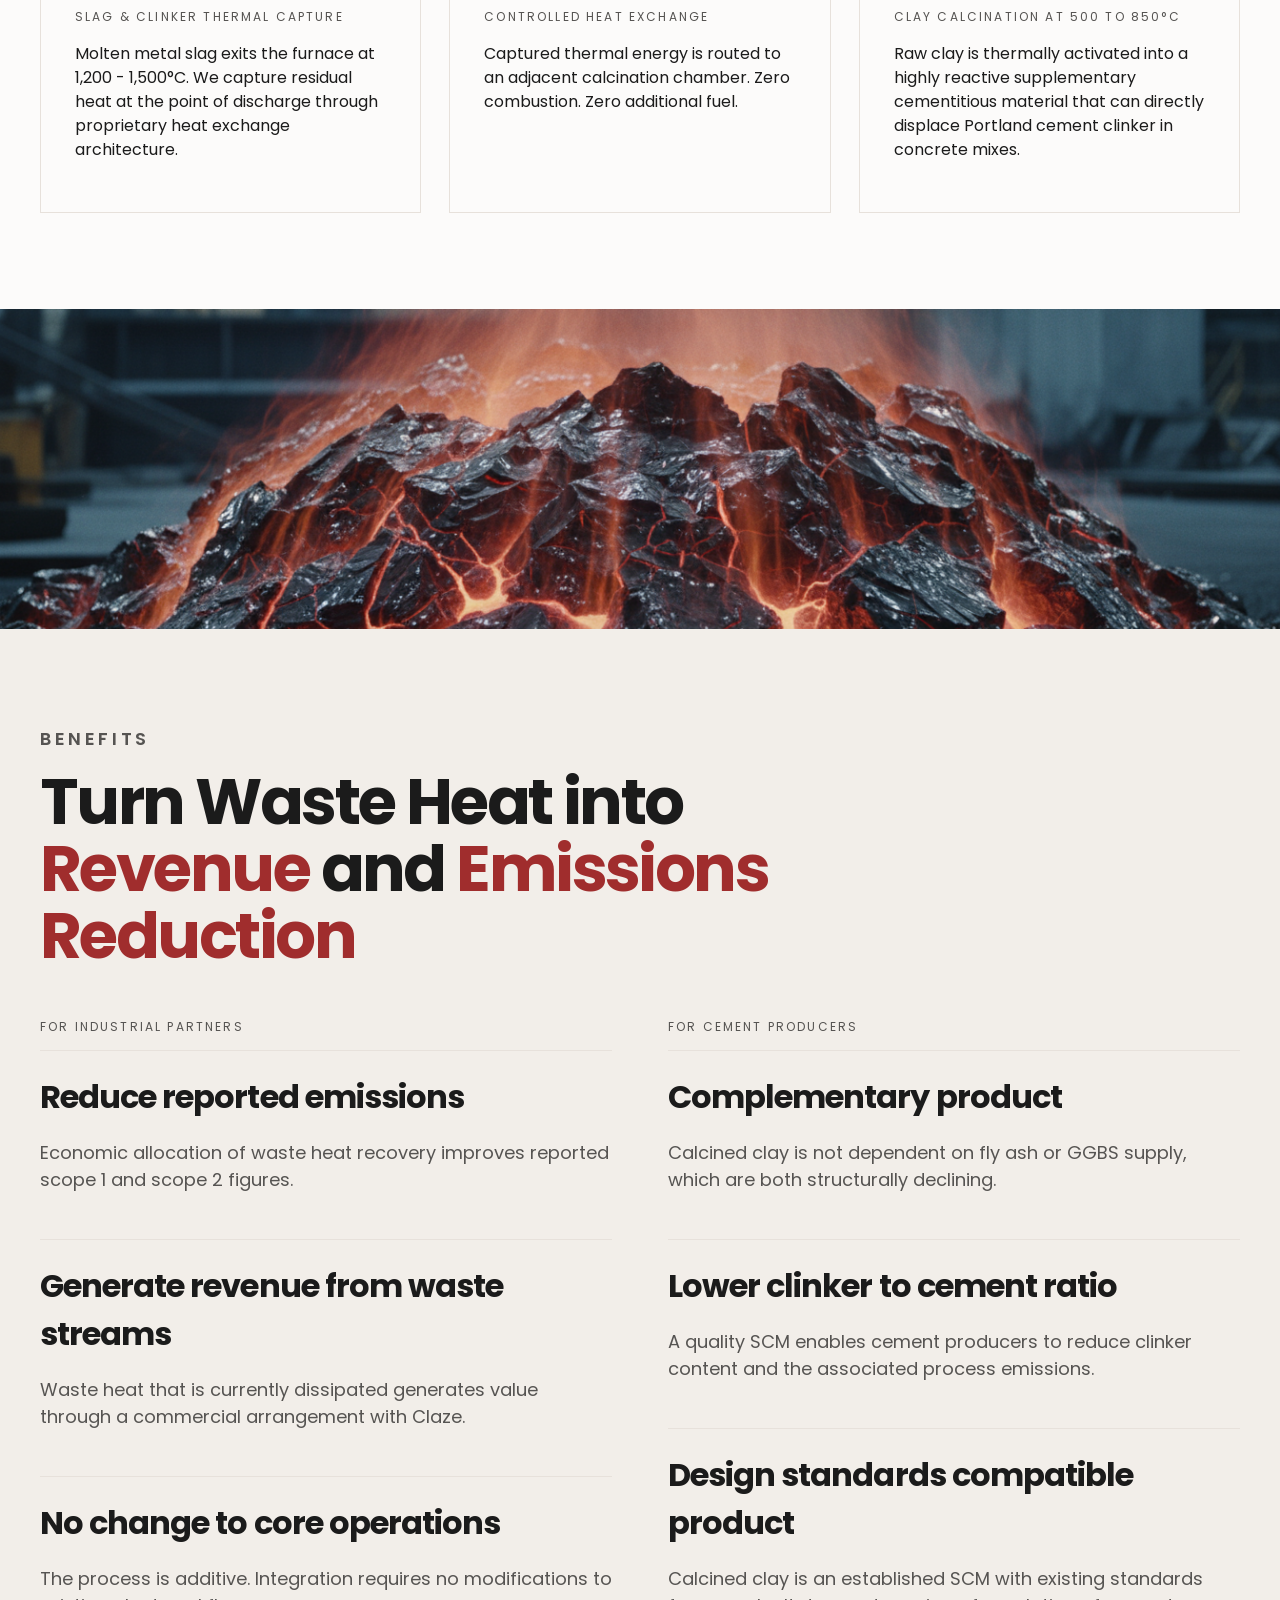
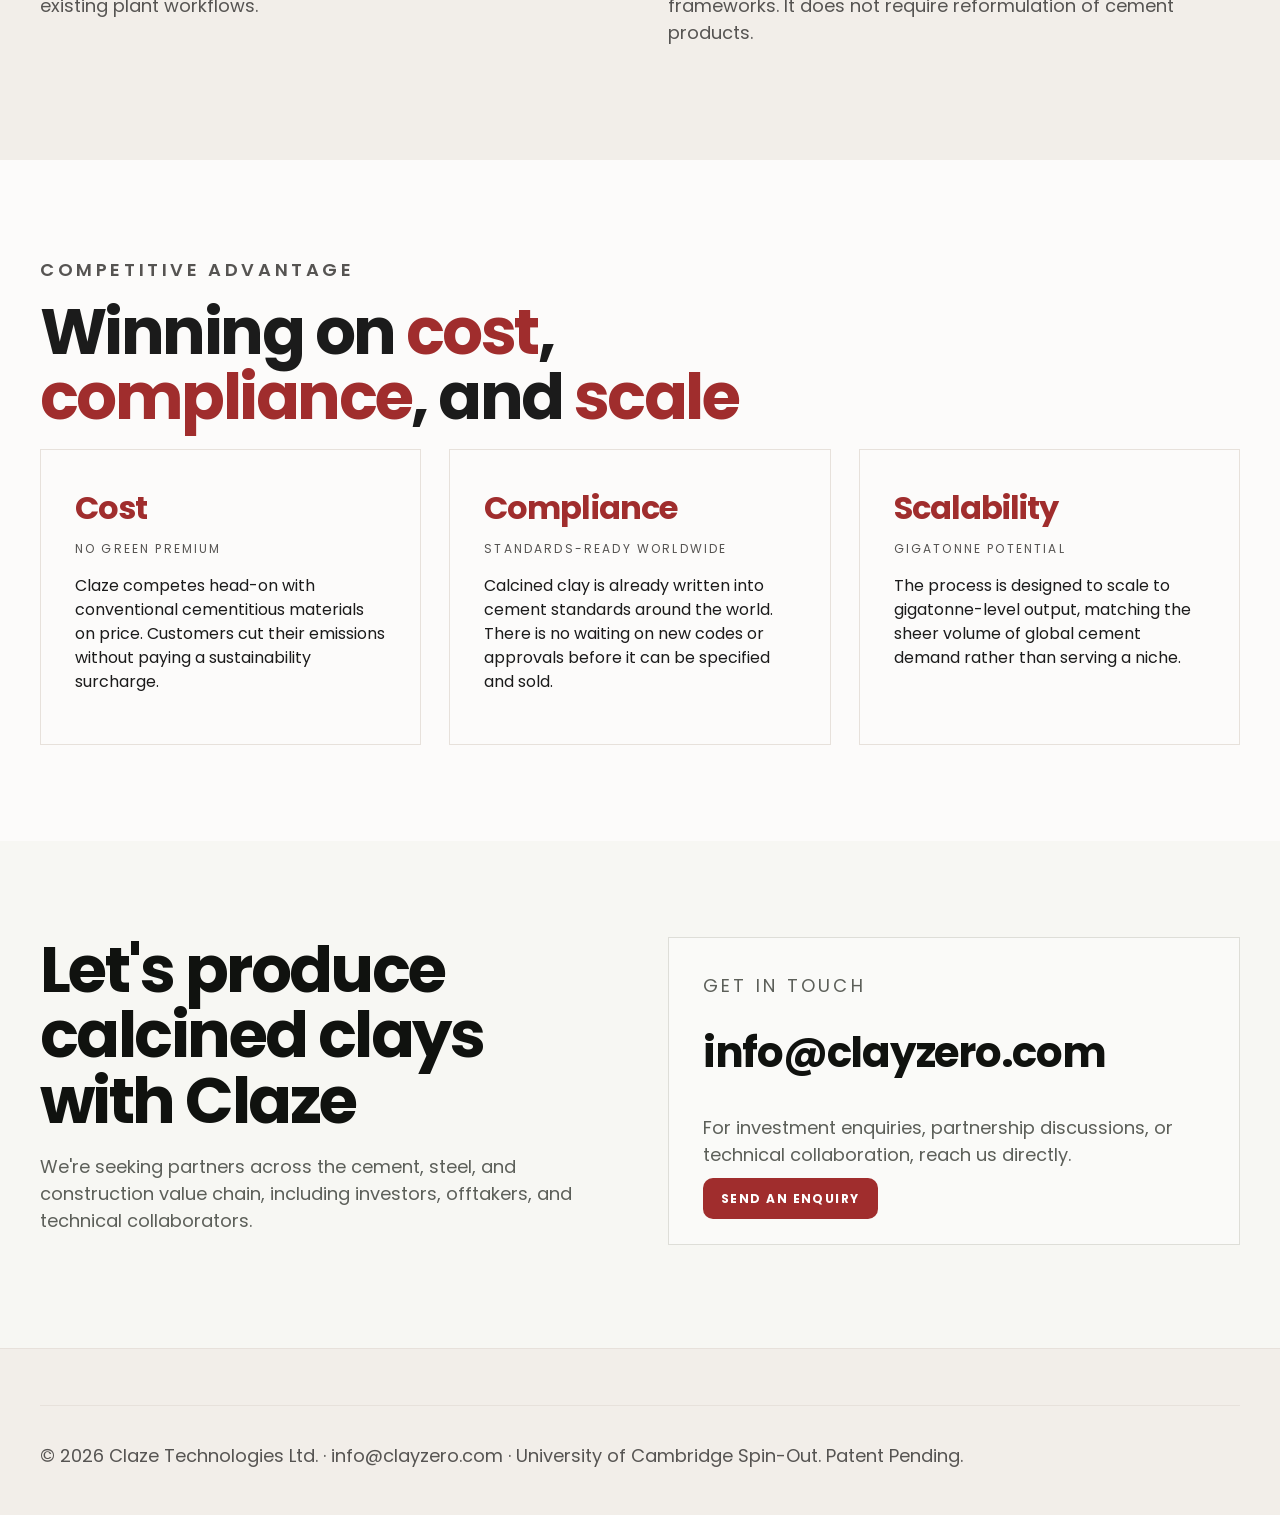
==== commit 4272a41e: "Restyle site to deck theme, update team page, add competitive advantage - Apply deck design system s" ====
--- a/index.html
+++ b/index.html
@@ -7,14 +7,14 @@
   <meta name="description" content="Turning industrial waste heat into low carbon building materials. A University of Cambridge spin-out.">
   <meta property="og:title" content="Claze">
   <meta property="og:description" content="Turning industrial waste heat into low carbon building materials. A University of Cambridge spin-out.">
-  <meta name="theme-color" content="#171915">
+  <meta name="theme-color" content="#FCFBFA">
   <link rel="stylesheet" href="styles.css">
 </head>
 <body>
   <header class="site-header" id="top">
     <div class="container nav-wrap">
       <a class="brand" href="index.html" aria-label="Claze home">
-        <span class="brand-dot"></span>
+        <img class="brand-logo brand-logo-lg" src="assets/claze-mark.png" alt="Claze">
         <span>Claze</span>
       </a>
       <button class="nav-toggle" aria-label="Open menu" aria-expanded="false">☰</button>
@@ -147,6 +147,36 @@
 </section>
 
 
+    <section class="section" id="advantage">
+      <div class="container">
+        <div class="section-head narrow">
+          <p class="eyebrow">Competitive Advantage</p>
+          <h2>
+            Winning on <span class="accent">cost</span>,
+            <span class="accent">compliance</span>, and
+            <span class="accent">scale</span>
+          </h2>
+        </div>
+        <div class="cards three">
+          <article class="card stage-card">
+            <h3><span class="accent">Cost</span></h3>
+            <p class="subhead">No green premium</p>
+            <p>Claze competes head-on with conventional cementitious materials on price. Customers cut their emissions without paying a sustainability surcharge.</p>
+          </article>
+          <article class="card stage-card">
+            <h3><span class="accent">Compliance</span></h3>
+            <p class="subhead">Standards-ready worldwide</p>
+            <p>Calcined clay is already written into cement standards around the world. There is no waiting on new codes or approvals before it can be specified and sold.</p>
+          </article>
+          <article class="card stage-card">
+            <h3><span class="accent">Scalability</span></h3>
+            <p class="subhead">Gigatonne potential</p>
+            <p>The process is designed to scale to gigatonne-level output, matching the sheer volume of global cement demand rather than serving a niche.</p>
+          </article>
+        </div>
+      </div>
+    </section>
+
     <section class="section contact-section" id="contact">
       <div class="container contact-grid">
         <div>
--- a/styles.css
+++ b/styles.css
@@ -1,22 +1,25 @@
+@import url('https://fonts.googleapis.com/css2?family=Poppins:ital,wght@0,300;0,400;0,500;0,600;0,700;1,400&display=swap');
+
 :root {
-  --bg: #171915;
-  --bg-soft: #232522;
-  --bg-muted: #2d2f2c;
-  --text: #f9f8f1;
-  --text-muted: #9b9d99;
-  --line: #333632;
-  --accent: #ff5a00;
-  --accent-soft: #e4ecd6;
-  --panel: #1d201c;
+  /* Deck palette (SlideDeck v10) — light theme, maroon accent */
+  --bg: #FCFBFA;
+  --bg-soft: #F2EEE9;
+  --bg-muted: #E9E3DD;
+  --text: #1b1b1b;
+  --text-muted: #565452;
+  --line: #E7E1DB;
+  --accent: #A02D2D;
+  --accent-soft: #C78982;
+  --panel: #FFFFFF;
   --max: 1200px;
-  --radius: 4px;
-  --shadow: 0 10px 35px rgba(0,0,0,.18);
+  --radius: 10px;
+  --shadow: 0 10px 30px rgba(40,25,25,.08);
 }
 * { box-sizing: border-box; }
 html { scroll-behavior: smooth; }
 body {
   margin: 0;
-  font-family: Inter Tight, Inter, Arial, sans-serif;
+  font-family: 'Poppins', 'Inter Tight', Inter, Arial, sans-serif;
   background: var(--bg);
   color: var(--text);
   line-height: 1.5;
@@ -27,6 +30,14 @@
 .section { padding: 96px 0; position: relative; }
 .alt { background: var(--bg-soft); }
 .narrow { max-width: 760px; }
+.eyebrow {
+  color: var(--accent);
+  text-transform: uppercase;
+  letter-spacing: .2em;
+  font-size: 13px;
+  font-weight: 600;
+  margin: 0 0 16px;
+}
 .hero .eyebrow {
   color: var(--accent);
   text-transform: uppercase;
@@ -50,12 +61,14 @@
 .site-header {
   position: sticky; top: 0; z-index: 40;
   backdrop-filter: blur(12px);
-  background: rgba(23,25,21,.84);
-  border-bottom: 1px solid rgba(51,54,50,.9);
-}
-.nav-wrap { display: flex; align-items: center; justify-content: space-between; min-height: 68px; gap: 18px; }
-.brand { display: inline-flex; align-items: center; gap: 10px; text-transform: uppercase; letter-spacing: .08em; font-size: 14px; font-weight: 700; }
+  background: rgba(252,251,250,.9);
+  border-bottom: 1px solid #ECE6E0;
+}
+.nav-wrap { display: flex; align-items: center; justify-content: space-between; min-height: 72px; gap: 18px; }
+.brand { display: inline-flex; align-items: center; gap: 10px; letter-spacing: .01em; font-size: 20px; font-weight: 600; color: #2b2b2b; }
 .brand-dot { width: 8px; height: 8px; border-radius: 999px; background: var(--accent); display: inline-block; }
+.brand-logo { height: 40px; width: auto; display: block; }
+.brand-logo-lg { height: 58px; }
 .site-nav { display: flex; align-items: center; gap: 28px; }
 .site-nav a { color: var(--text-muted); font-size: 12px; text-transform: uppercase; letter-spacing: .18em; }
 .site-nav a:hover { color: var(--text); }
@@ -168,6 +181,10 @@
 .team-grid { display: grid; grid-template-columns: repeat(3, 1fr); gap: 26px; }
 .team-card { border-top: 1px solid var(--line); padding-top: 22px; }
 .team-card a { color: var(--accent); text-transform: uppercase; letter-spacing: .14em; font-size: 12px; }
+.card-links { display: flex; align-items: center; gap: 14px; flex-wrap: wrap; }
+.icon-link { display: inline-flex; align-items: center; }
+.icon-link .ic { display: block; transition: opacity .12s ease; }
+.icon-link:hover .ic { opacity: .7; }
 
 @media (max-width: 980px) {
   .hero-grid, .cards.three, .stats-grid, .two-col-list, .contact-grid, .footer-grid, .team-grid { grid-template-columns: 1fr; }
@@ -184,7 +201,7 @@
   display: none;
 }
   .site-nav {
-    position: absolute; left: 0; right: 0; top: 68px; background: rgba(23,25,21,.98);
+    position: absolute; left: 0; right: 0; top: 72px; background: rgba(252,251,250,.98);
     border-bottom: 1px solid var(--line); padding: 18px 16px 22px; display: none; flex-direction: column; align-items: flex-start;
   }
   .site-nav.open { display: flex; }
@@ -268,6 +285,35 @@
   line-height: 1.5;
   opacity: 0.9;
 }
+
+/* Team photos */
+.team-card .avatar {
+  width: 92px; height: 92px; border-radius: 50%;
+  object-fit: cover; display: block; margin: 0 0 18px;
+  background: var(--bg-soft); border: 1px solid var(--line);
+}
+.founders-grid .team-card .avatar { width: 120px; height: 120px; }
+.avatar.initials {
+  display: flex; align-items: center; justify-content: center;
+  font-weight: 600; letter-spacing: .04em; color: var(--accent);
+  background: var(--bg-soft); text-transform: uppercase;
+}
+.founders-grid .team-card .avatar.initials { font-size: 2.4rem; }
+.advisors-grid .team-card .avatar.initials { font-size: 1.5rem; }
+
+/* Hiring card */
+.team-card.hiring {
+  border: 1px dashed var(--accent);
+  border-radius: var(--radius);
+  padding: 22px;
+  display: flex;
+  flex-direction: column;
+  justify-content: center;
+}
+.team-card.hiring .plus {
+  font-size: 2.4rem; line-height: 1; color: var(--accent); margin-bottom: 12px;
+}
+.team-card.hiring h3 { color: var(--accent); }
 
 @media (max-width: 900px) {
   .founders-grid,
@@ -298,4 +344,124 @@
 
 .two-col-list {
   align-items: start;
+}
+
+/* =========================================================
+   Deck-themed Team page — scoped to body.deck.
+   The home page (index.html) has no .deck class, so it is
+   completely unaffected by everything below.
+   Palette + type taken from SlideDeck v10, slide 10.
+   ========================================================= */
+body.deck {
+  background: #FCFBFA;
+  color: #1b1b1b;
+  font-family: 'Poppins', 'Inter Tight', Arial, sans-serif;
+}
+
+/* --- Header / nav --- */
+body.deck .site-header {
+  background: rgba(252,251,250,.9);
+  border-bottom: 1px solid #ECE6E0;
+}
+body.deck .brand {
+  text-transform: none; letter-spacing: .01em;
+  font-size: 20px; font-weight: 600; color: #2b2b2b; gap: 10px;
+}
+body.deck .brand-logo { height: 38px; width: auto; display: block; }
+body.deck .site-nav a { color: #6d6a66; }
+body.deck .site-nav a:hover { color: #A02D2D; }
+body.deck .nav-cta { background: #A02D2D; }
+body.deck .nav-toggle { color: #2b2b2b; }
+@media (max-width: 980px) {
+  body.deck .site-nav { background: rgba(252,251,250,.98); border-bottom: 1px solid #ECE6E0; }
+}
+
+/* --- Section headings --- */
+body.deck .team-page .eyebrow { color: #C78982; font-weight: 600; letter-spacing: .22em; }
+body.deck .team-page h1 { color: #0f0f0f; font-weight: 700; letter-spacing: -.02em; }
+body.deck .team-page h1 .accent { color: #A02D2D; }
+body.deck .team-page .section-head p { color: #565452; }
+body.deck .team-page .section-title {
+  color: #A02D2D; font-weight: 700; text-transform: uppercase;
+  letter-spacing: .18em; font-size: 15px;
+  border-bottom: none; padding-bottom: 0;
+}
+
+/* --- Cards: shared --- */
+body.deck .team-card { border-top: none; padding: 0; }
+body.deck .team-card h3 { color: #141414; font-weight: 600; letter-spacing: -.01em; }
+body.deck .team-card .role { color: #A02D2D; }
+body.deck .team-card .role .accent { color: #A02D2D; }
+body.deck .team-card p:not(.role) { color: #565452; }
+body.deck .team-card a { color: #A02D2D; }
+body.deck .team-card .avatar {
+  border: none;
+  box-shadow: 0 4px 14px rgba(0,0,0,.10);
+  background: #ece9e6;
+}
+
+/* --- Founders: horizontal cream cards (photo left, text right) --- */
+body.deck .founders-grid .team-card {
+  display: grid;
+  grid-template-columns: auto 1fr;
+  column-gap: 26px;
+  align-items: start;
+  background: #F4F1ED;
+  border-radius: 20px;
+  padding: 32px 34px;
+}
+body.deck .founders-grid .team-card .avatar {
+  grid-column: 1; grid-row: 1 / -1; align-self: center;
+  width: 112px; height: 112px; margin: 0;
+}
+body.deck .founders-grid .team-card > :not(.avatar) { grid-column: 2; }
+body.deck .founders-grid .team-card h3 { font-size: 2rem; line-height: 1.1; margin: 0 0 8px; }
+body.deck .founders-grid .team-card .role {
+  font-size: .78rem; text-transform: uppercase; letter-spacing: .12em; margin: 0 0 14px;
+}
+body.deck .founders-grid .team-card p:not(.role) { font-size: 1rem; line-height: 1.55; margin: 0 0 16px; }
+
+/* --- Advisors: centered white cards (photo top) --- */
+body.deck .advisors-grid { gap: 24px; }
+body.deck .advisors-grid .team-card {
+  display: flex; flex-direction: column; align-items: center; text-align: center;
+  background: #fff;
+  border: 1px solid #EFEAE5;
+  border-radius: 16px;
+  padding: 30px 22px;
+  box-shadow: 0 6px 20px rgba(40,25,25,.05);
+}
+body.deck .advisors-grid .team-card .avatar { width: 92px; height: 92px; margin: 0 0 16px; }
+body.deck .advisors-grid .team-card h3 { font-size: 1.2rem; margin: 0 0 6px; }
+body.deck .advisors-grid .team-card .role {
+  font-size: .72rem; text-transform: uppercase; letter-spacing: .1em; margin: 0 0 12px;
+}
+body.deck .advisors-grid .team-card p:not(.role) {
+  font-size: .92rem; line-height: 1.5; margin: 0 0 16px; opacity: 1; color: #5d5a57;
+}
+body.deck .advisors-grid .team-card .card-links { justify-content: center; margin-top: auto; }
+
+/* --- Hiring card --- */
+body.deck .team-card.hiring {
+  background: #FBF3F1;
+  border: 1px dashed #C98B85;
+  border-radius: 16px;
+  align-items: center; justify-content: center; text-align: center;
+}
+body.deck .team-card.hiring .plus,
+body.deck .team-card.hiring h3,
+body.deck .team-card.hiring .role .accent,
+body.deck .team-card.hiring a { color: #A02D2D; }
+
+/* --- Footer --- */
+body.deck .site-footer { background: #F4F1ED; border-top: 1px solid #E7E1DB; }
+body.deck .site-footer p, body.deck .footer-bottom { color: #6d6a66; }
+body.deck .footer-bottom { border-top: 1px solid #E7E1DB; }
+body.deck .site-footer a { color: #A02D2D; }
+
+/* --- Small screens: stack founder cards --- */
+@media (max-width: 560px) {
+  body.deck .founders-grid .team-card { grid-template-columns: 1fr; justify-items: center; text-align: center; }
+  body.deck .founders-grid .team-card .avatar { grid-row: auto; margin-bottom: 14px; }
+  body.deck .founders-grid .team-card > :not(.avatar) { grid-column: 1; }
 }
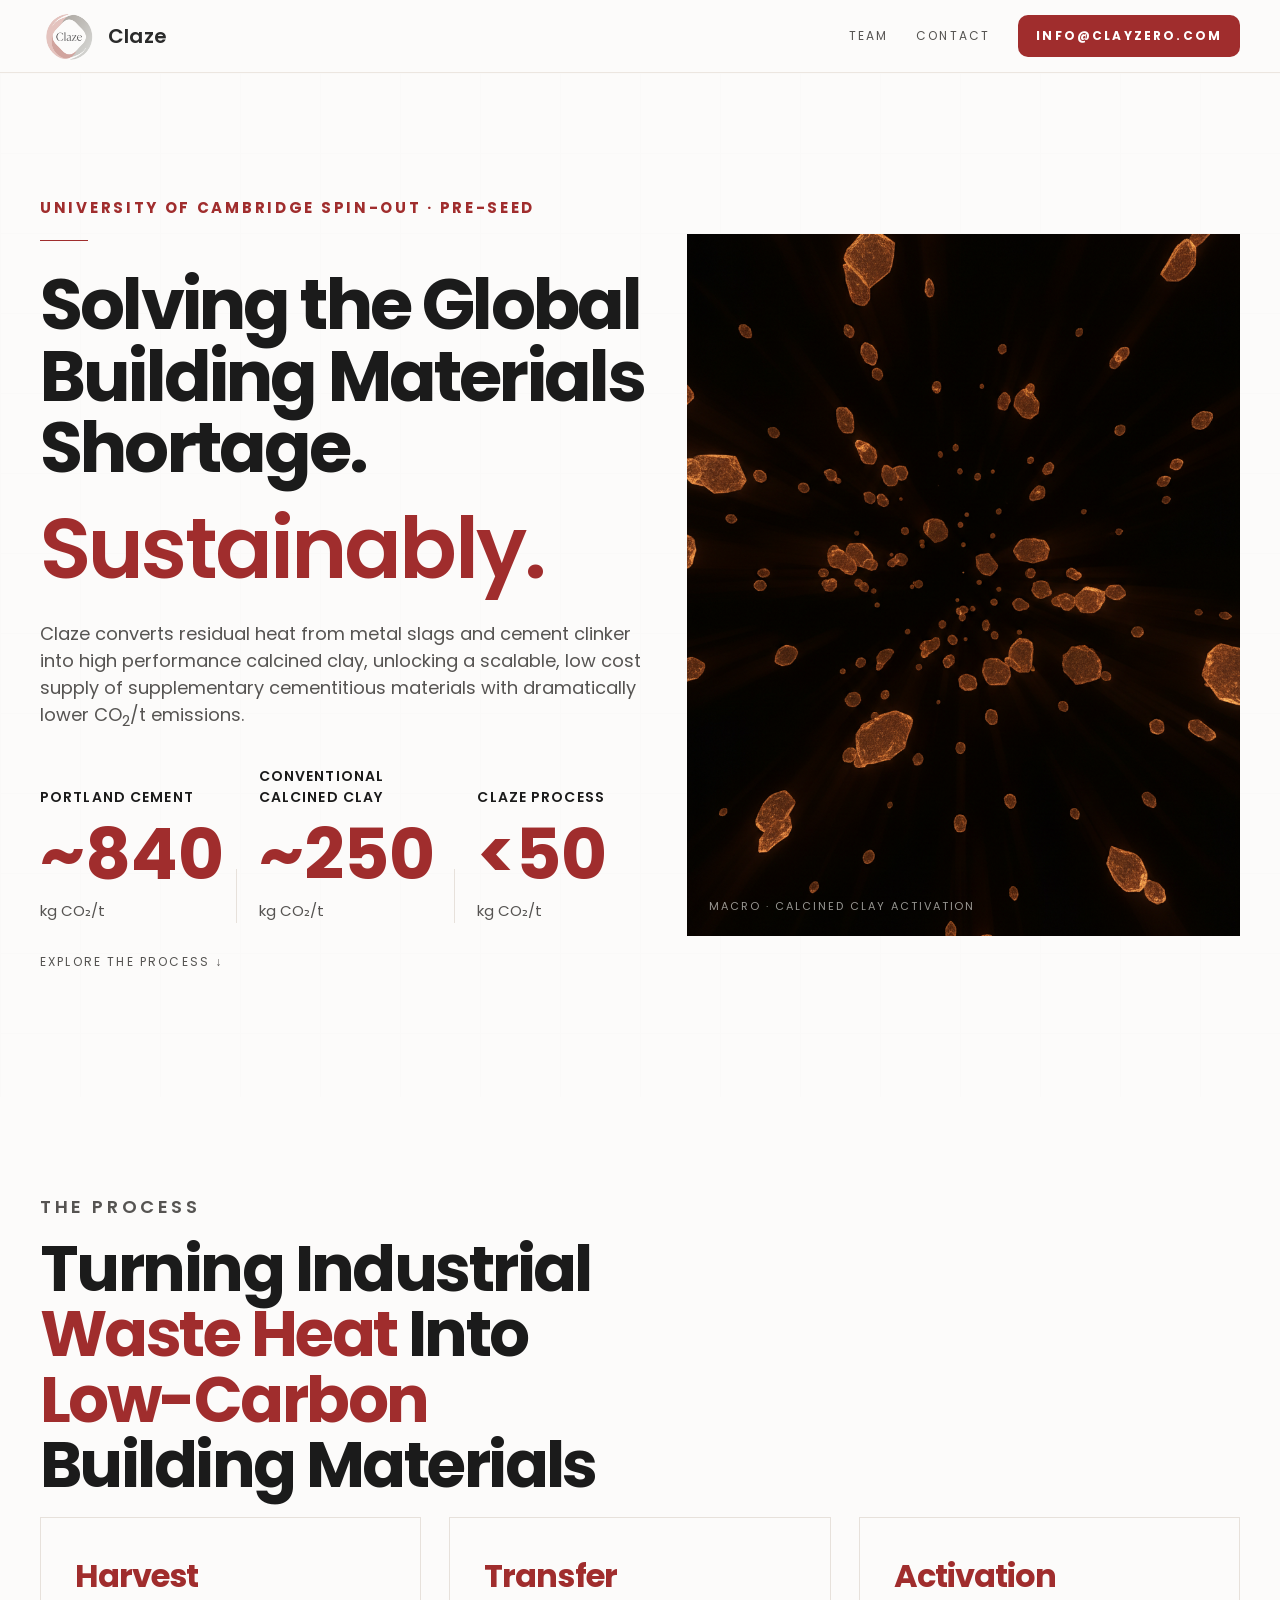
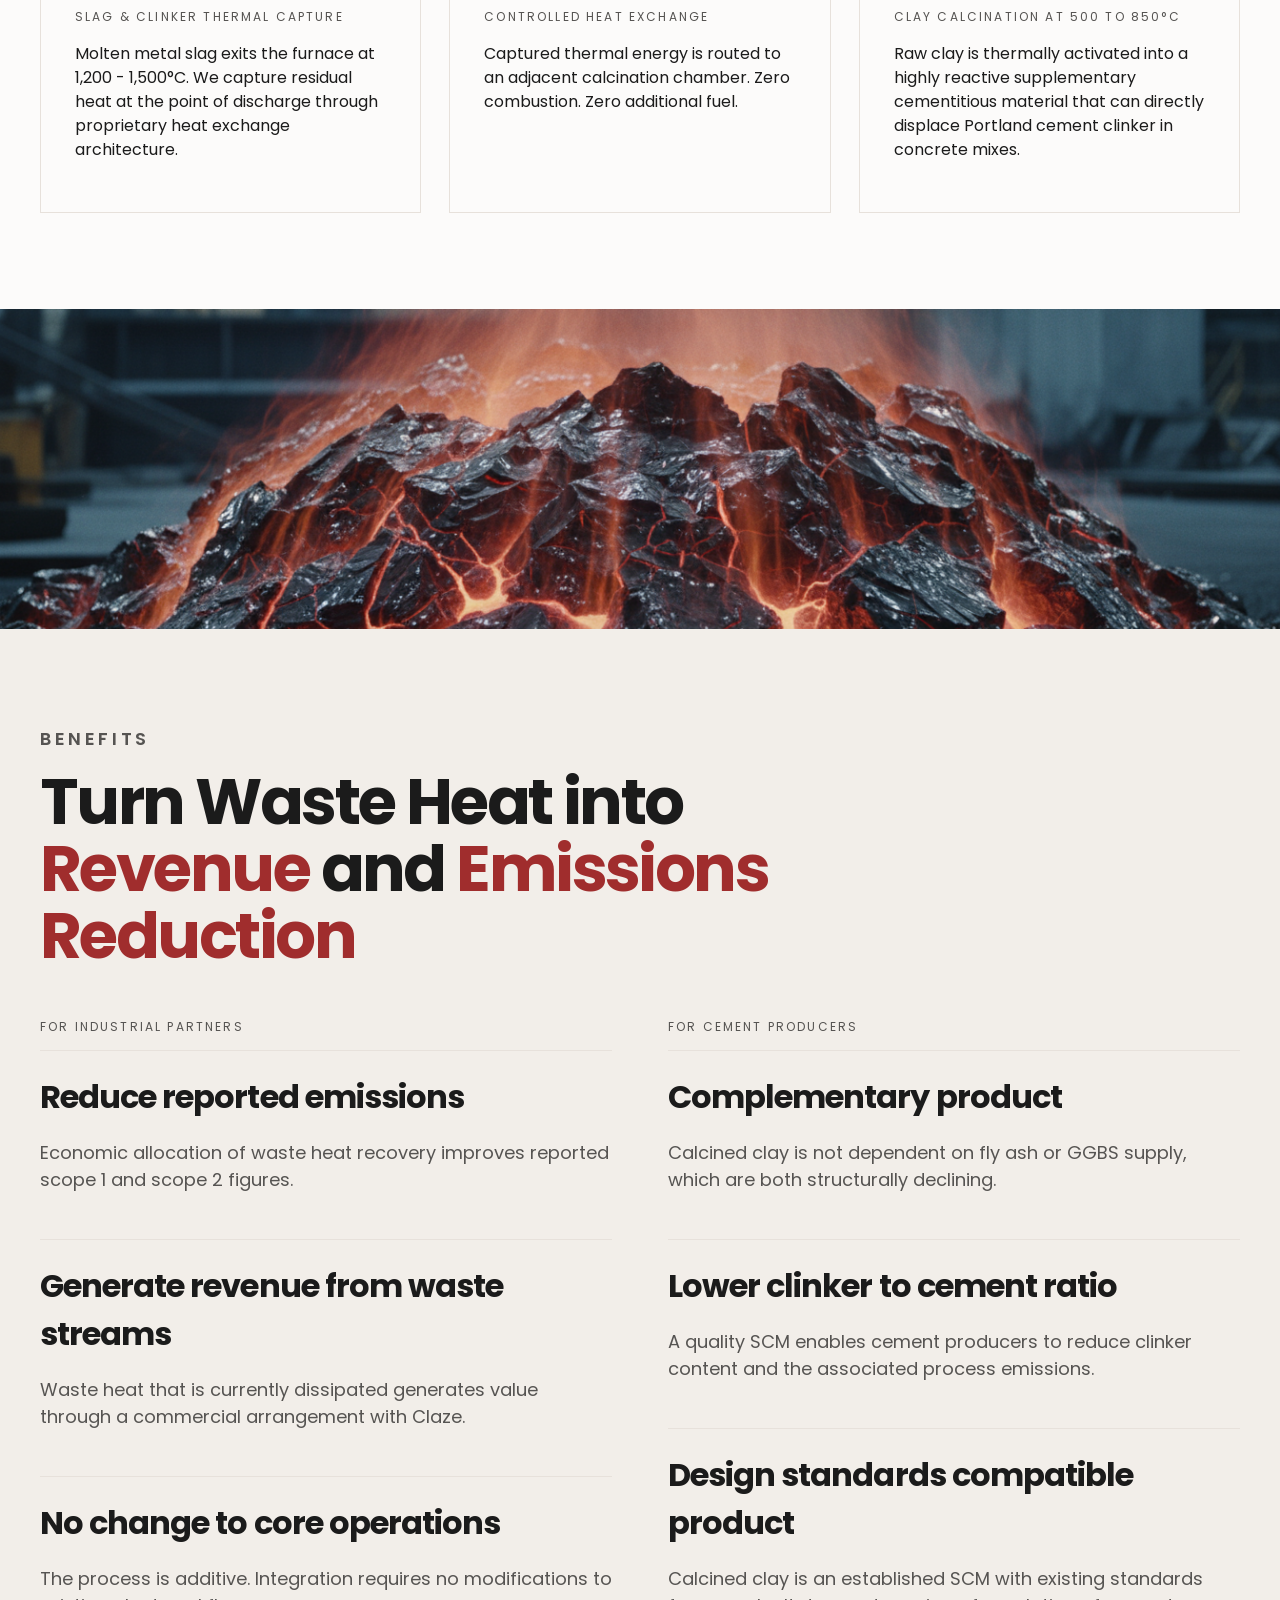
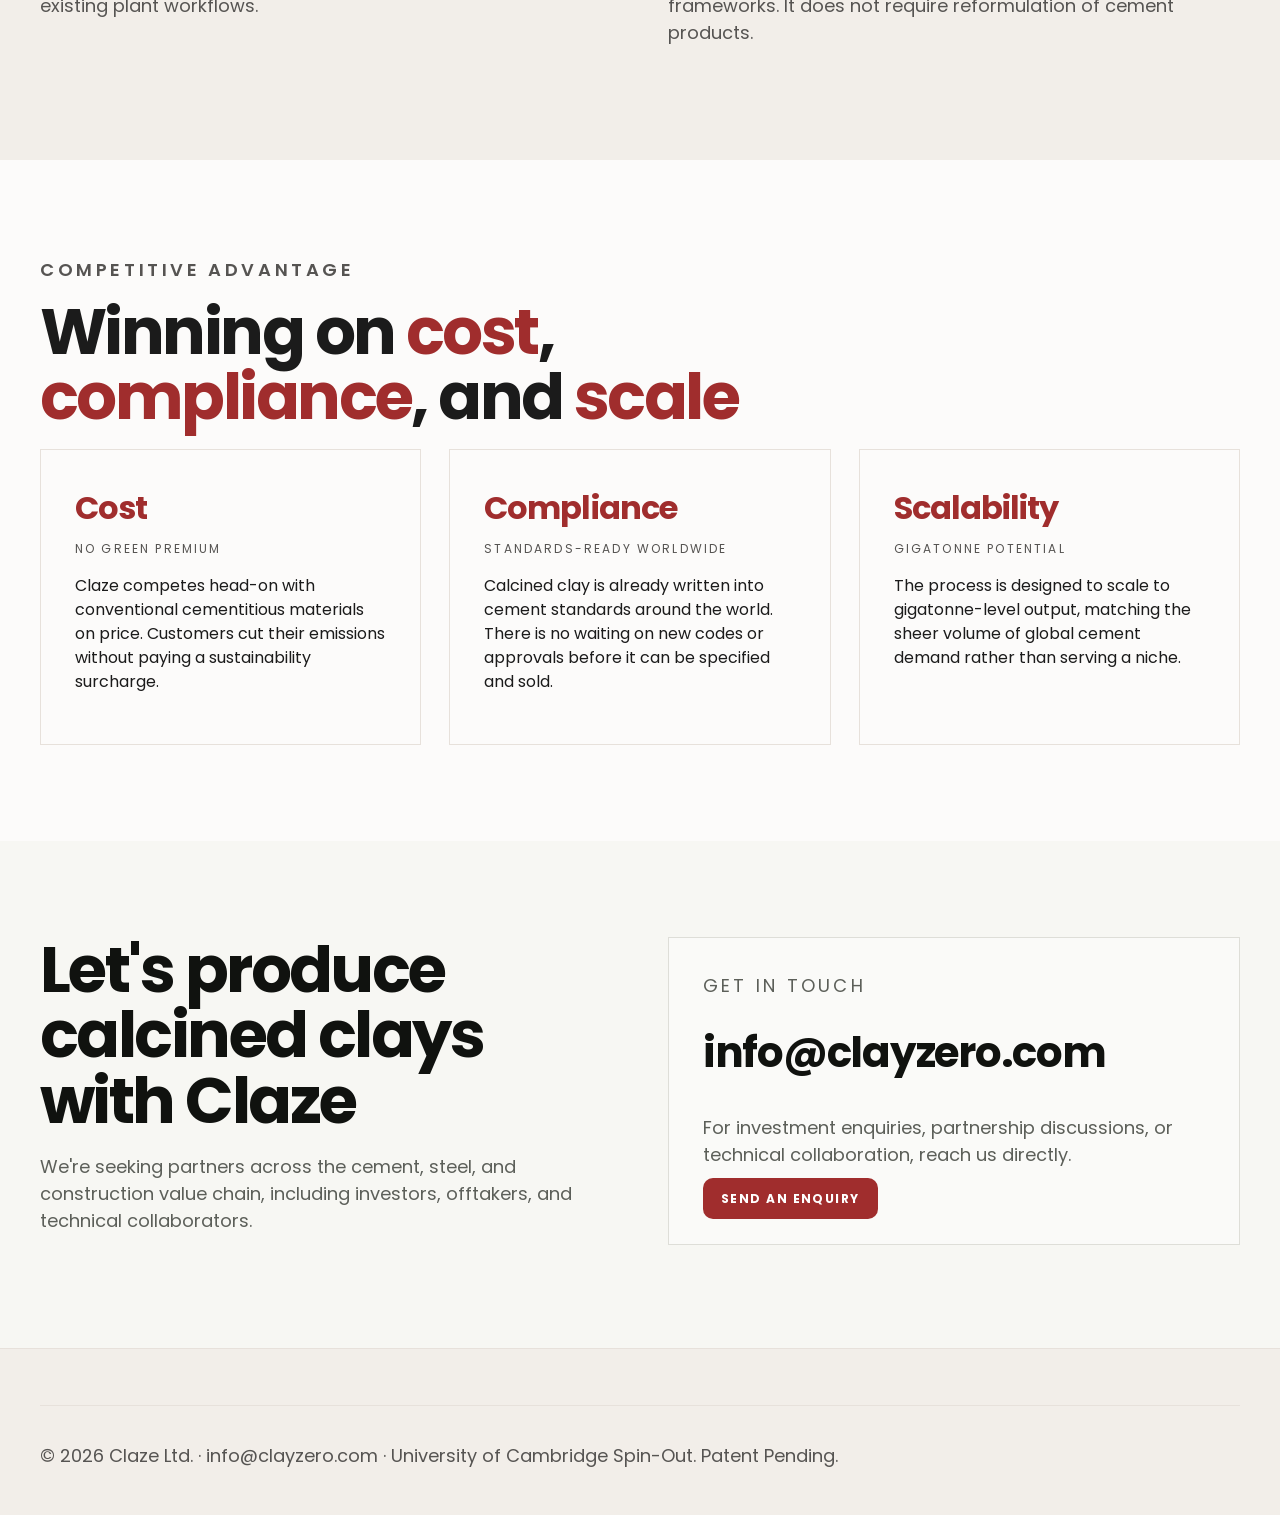
==== commit 1316fbeb: "Correct company name to Claze Ltd in footers Co-Authored-By: Claude Opus 4.8 <noreply@anthropic.com>" ====
--- a/index.html
+++ b/index.html
@@ -8,7 +8,7 @@
   <meta property="og:title" content="Claze">
   <meta property="og:description" content="Turning industrial waste heat into low carbon building materials. A University of Cambridge spin-out.">
   <meta name="theme-color" content="#FCFBFA">
-  <link rel="stylesheet" href="styles.css">
+  <link rel="stylesheet" href="styles.css?v=20260709">
 </head>
 <body>
   <header class="site-header" id="top">
@@ -197,7 +197,7 @@
   <footer class="site-footer">
 
     <div class="container footer-bottom">
-      <p>© 2026 Claze Technologies Ltd. · info@clayzero.com · University of Cambridge Spin-Out. Patent Pending.</p>
+      <p>© 2026 Claze Ltd. · info@clayzero.com · University of Cambridge Spin-Out. Patent Pending.</p>
       
     </div>
   </footer>
--- a/styles.css
+++ b/styles.css
@@ -402,24 +402,25 @@
 
 /* --- Founders: horizontal cream cards (photo left, text right) --- */
 body.deck .founders-grid .team-card {
-  display: grid;
-  grid-template-columns: auto 1fr;
-  column-gap: 26px;
-  align-items: start;
+  display: flex;
+  align-items: center;
+  gap: 28px;
   background: #F4F1ED;
   border-radius: 20px;
   padding: 32px 34px;
 }
 body.deck .founders-grid .team-card .avatar {
-  grid-column: 1; grid-row: 1 / -1; align-self: center;
+  flex: none;
   width: 112px; height: 112px; margin: 0;
 }
-body.deck .founders-grid .team-card > :not(.avatar) { grid-column: 2; }
-body.deck .founders-grid .team-card h3 { font-size: 2rem; line-height: 1.1; margin: 0 0 8px; }
+body.deck .founders-grid .team-card .member-info { display: flex; flex-direction: column; }
+body.deck .founders-grid .team-card h3 { font-size: 2rem; line-height: 1.1; margin: 0 0 4px; }
 body.deck .founders-grid .team-card .role {
-  font-size: .78rem; text-transform: uppercase; letter-spacing: .12em; margin: 0 0 14px;
+  font-size: 1.15rem; font-weight: 600; text-transform: uppercase;
+  letter-spacing: .06em; margin: 0 0 14px;
 }
 body.deck .founders-grid .team-card p:not(.role) { font-size: 1rem; line-height: 1.55; margin: 0 0 16px; }
+body.deck .founders-grid .team-card .card-links { margin-top: 4px; }
 
 /* --- Advisors: centered white cards (photo top) --- */
 body.deck .advisors-grid { gap: 24px; }
@@ -461,7 +462,6 @@
 
 /* --- Small screens: stack founder cards --- */
 @media (max-width: 560px) {
-  body.deck .founders-grid .team-card { grid-template-columns: 1fr; justify-items: center; text-align: center; }
-  body.deck .founders-grid .team-card .avatar { grid-row: auto; margin-bottom: 14px; }
-  body.deck .founders-grid .team-card > :not(.avatar) { grid-column: 1; }
+  body.deck .founders-grid .team-card { flex-direction: column; text-align: center; }
+  body.deck .founders-grid .team-card .member-info { align-items: center; }
 }
